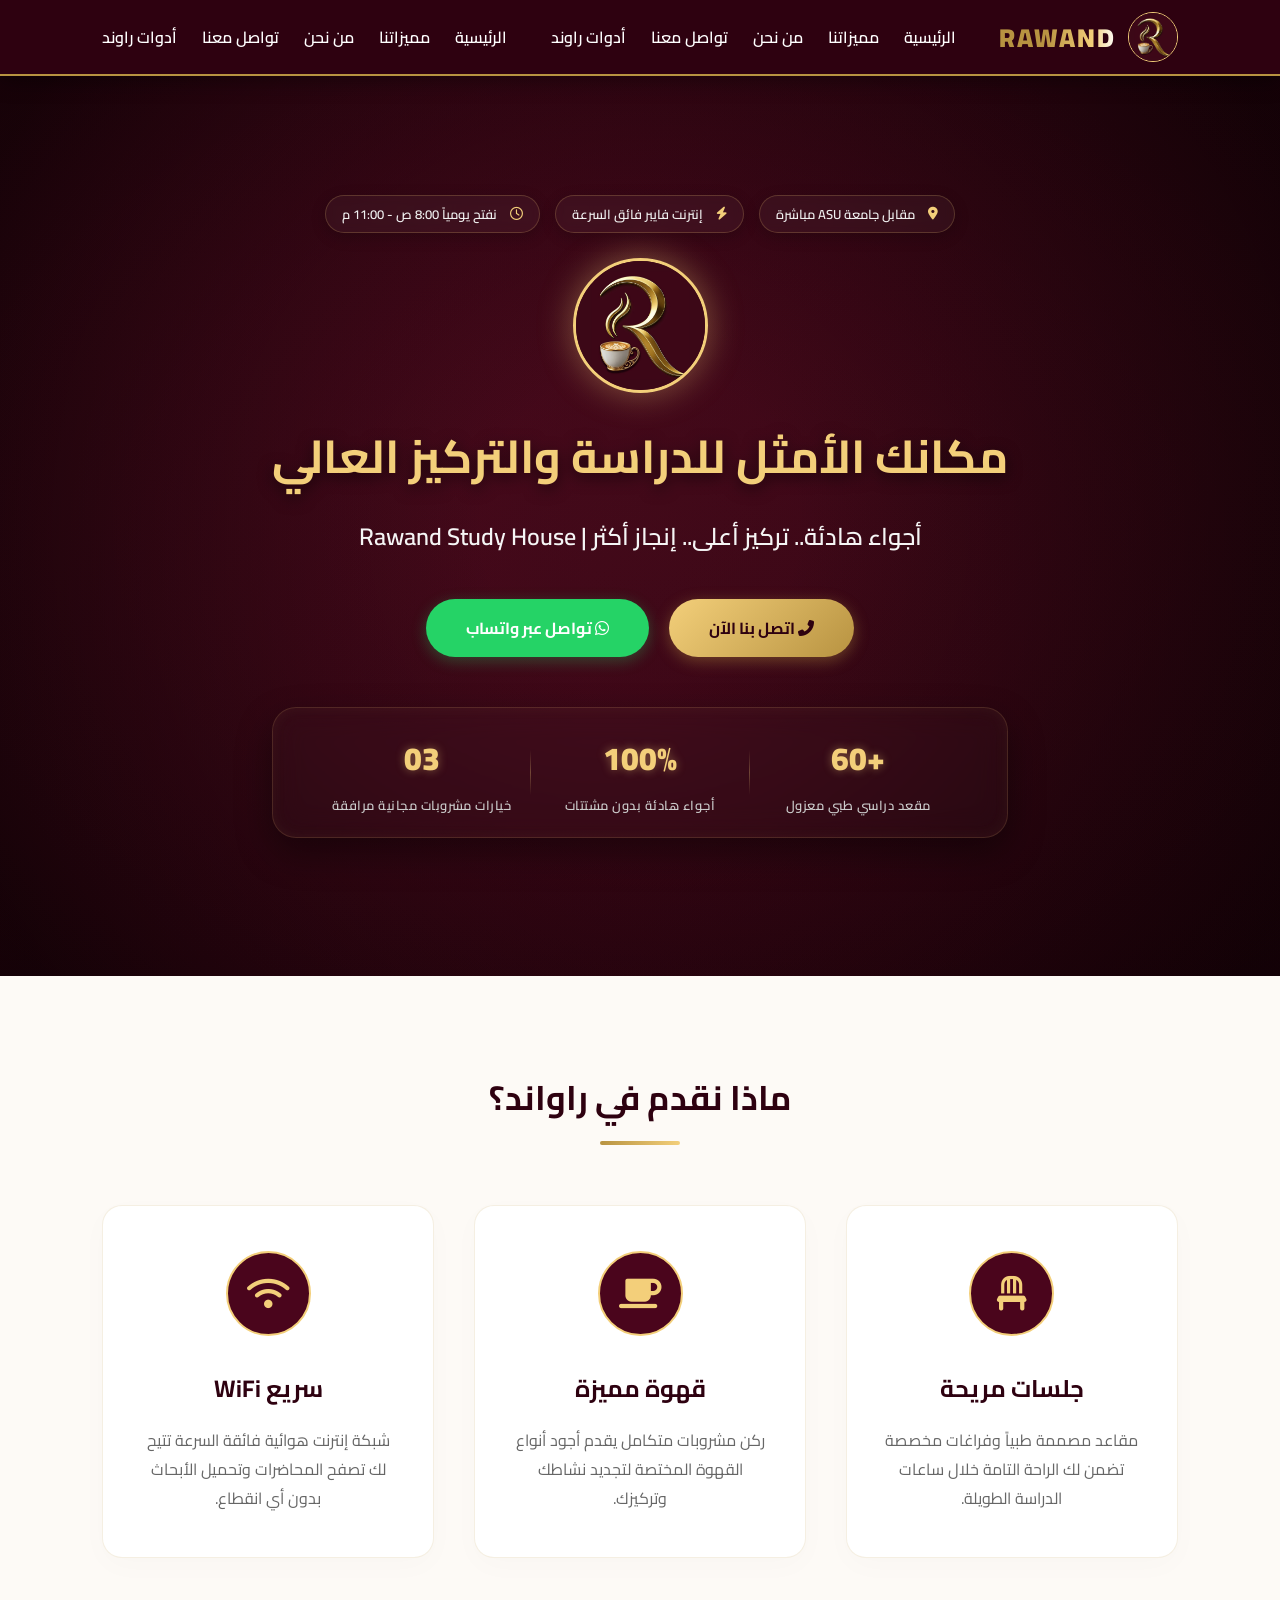
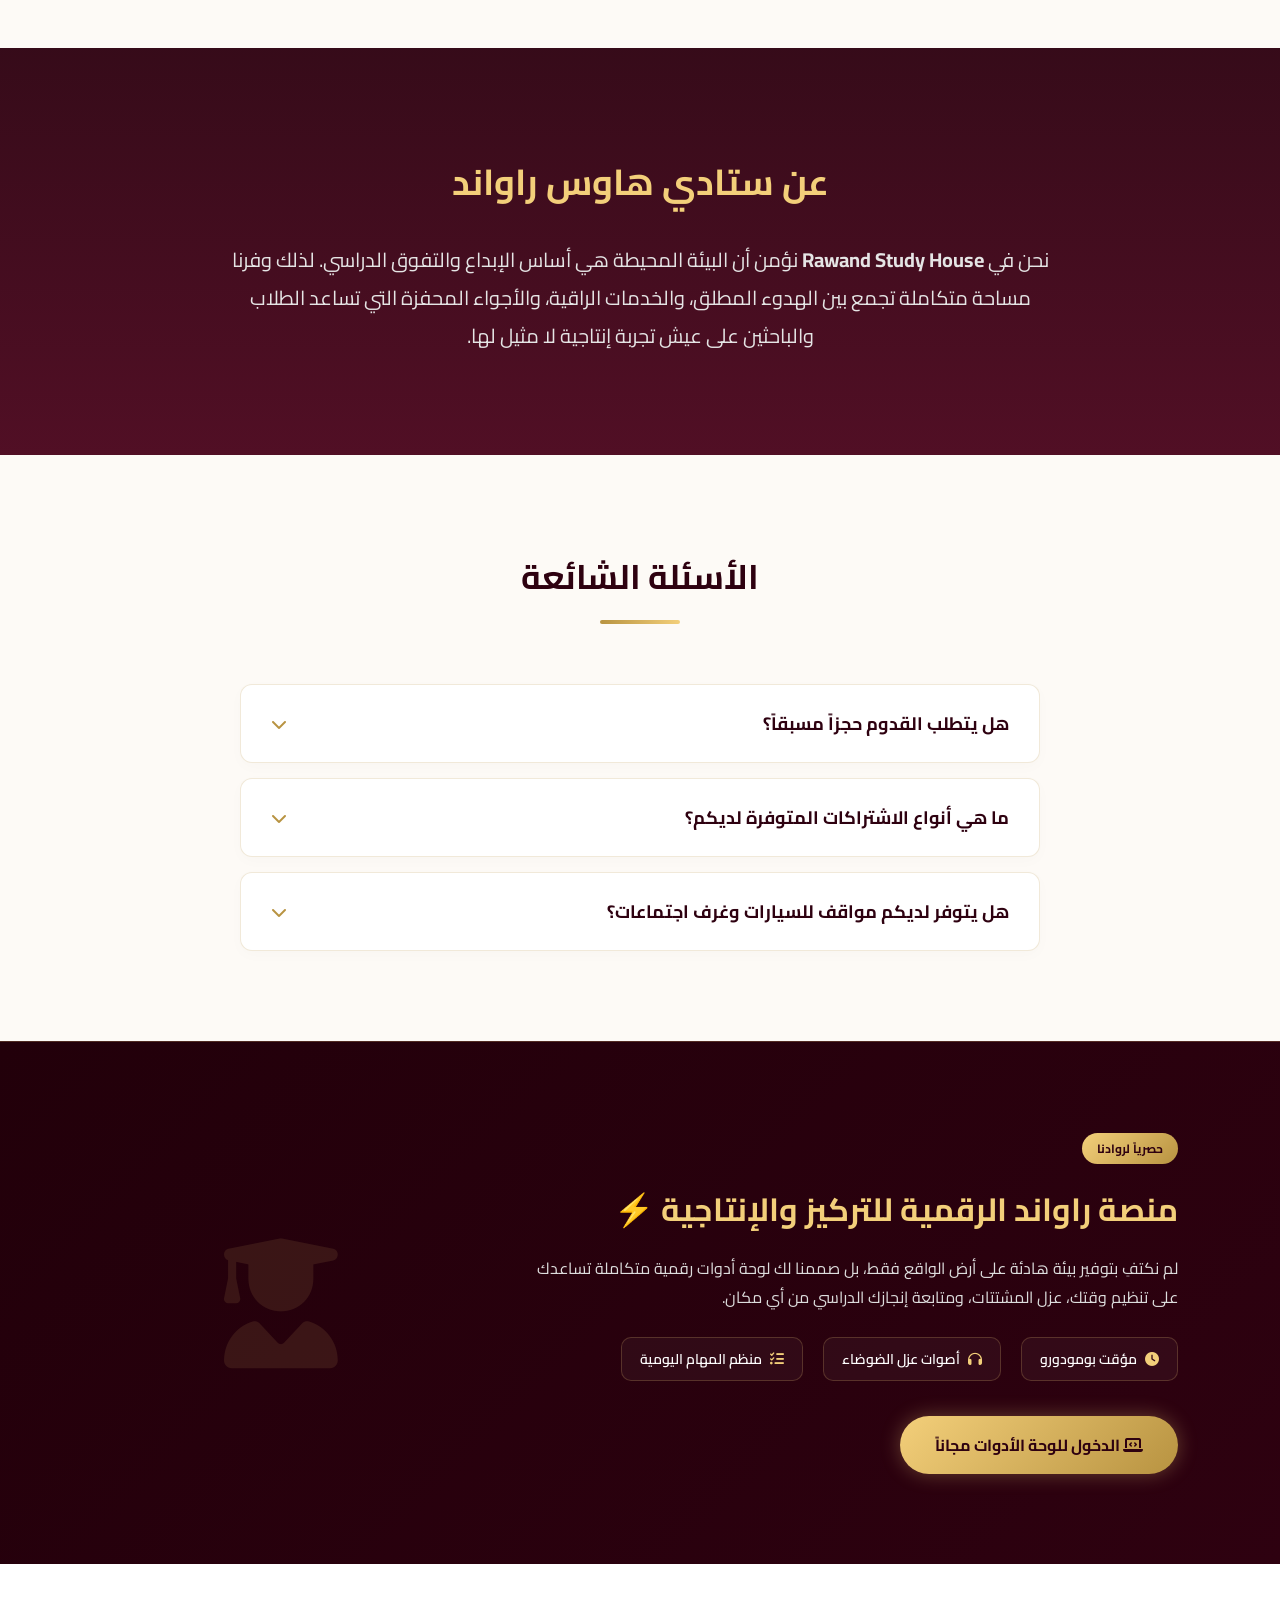
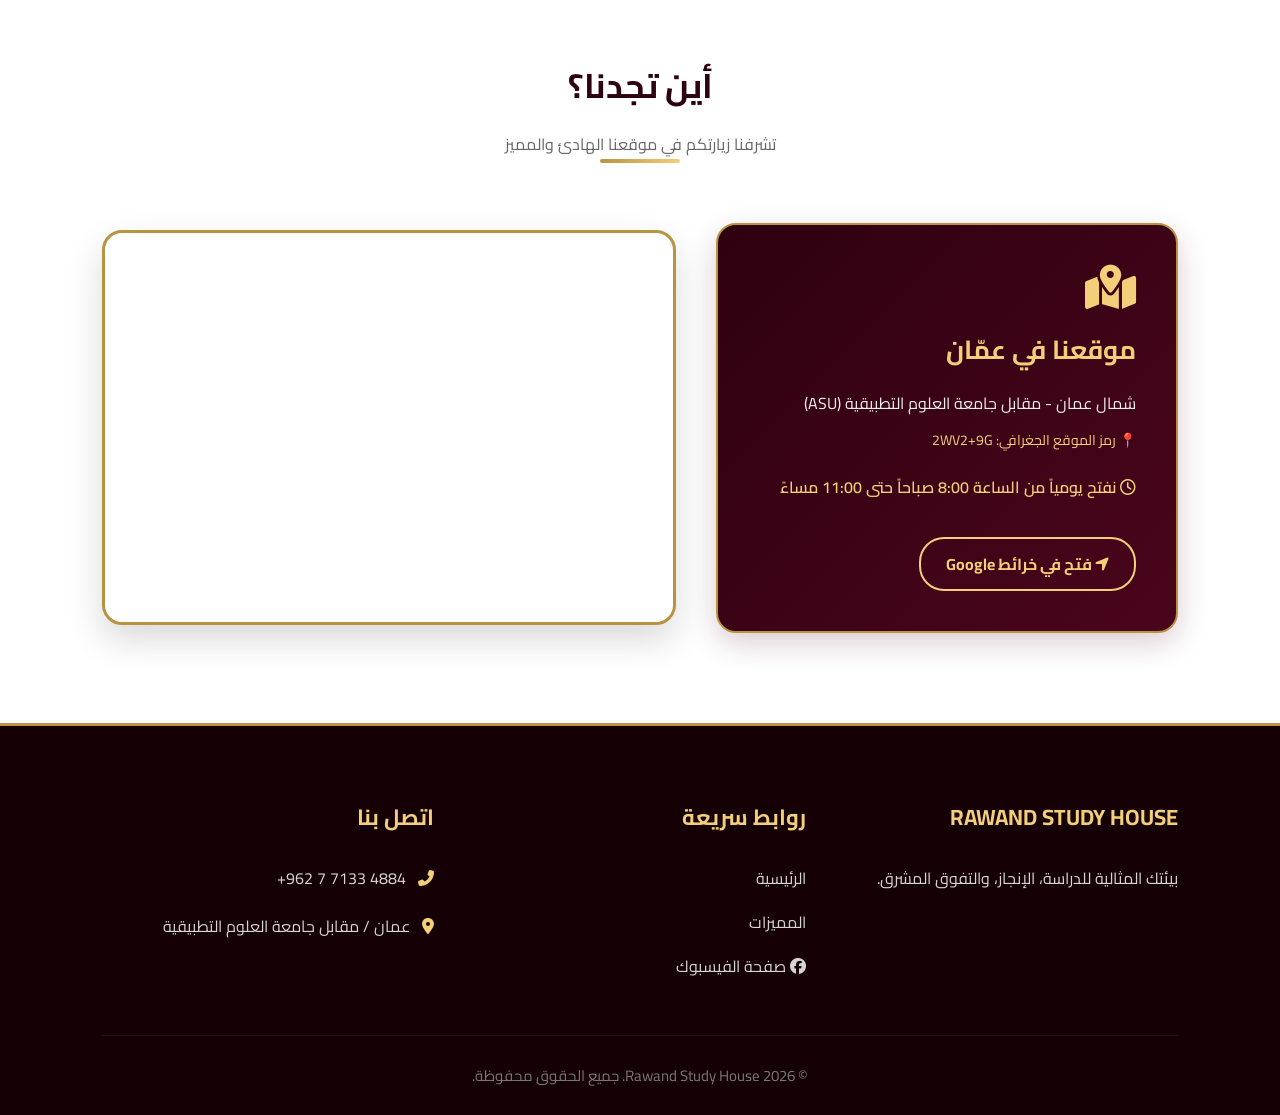
==== index.html @ d12fc92f "Add files via upload" ====
<!DOCTYPE html>
<html lang="ar" dir="rtl">
<head>
    <meta charset="UTF-8">
    <meta name="viewport" content="width=device-width, initial-scale=1.0">
    
    <title>ستادي هاوس راواند | Rawand Study House - مكانك للدراسة والتركيز في عمّان</title>
    <meta name="description" content="ستادي هاوس راواند (Rawand Study House) هو المكان الأمثل للدراسة، التركيز، والإنجاز في عمّان مقابل جامعة العلوم التطبيقية (ASU). نوفر أجواء هادئة واشتراكات مرنة للطلاب.">
    <meta name="keywords" content="ستادي هاوس راواند, Rawand Study House, جامعة العلوم التطبيقية, ASU, applied science private university, study house, study, ستادي هاوس, دراسة, مساحة دراسة عمان, مكان للدراسة, قاعات تدريس عمان">
    <meta name="author" content="Rawand Study House">
    <meta name="robots" content="index, follow">

    <link rel="canonical" href="https://www.rawandstudyhouse.com/">

    <meta property="og:type" content="website">
    <meta property="og:locale" content="ar_AR">
    <meta property="og:site_name" content="Rawand Study House">
    <meta property="og:title" content="ستادي هاوس راواند | Rawand Study House - مكانك للدراسة والتركيز">
    <meta property="og:description" content="أجواء هادئة.. تركيز أعلى.. إنجاز أكثر. تشرفنا زيارتكم في مساحة الدراسة المفضلة لطلاب الجامعات مقابل جامعة العلوم التطبيقية ASU.">
    <meta property="og:image" content="https://www.rawandstudyhouse.com/banar.jpg">
    <meta property="og:image:width" content="1200">
    <meta property="og:image:height" content="630">
    <meta property="og:url" content="https://www.rawandstudyhouse.com/">

    <meta name="twitter:card" content="summary_large_image">
    <meta name="twitter:title" content="ستادي هاوس راواند | Rawand Study House">
    <meta name="twitter:description" content="المساحة المثالية للدراسة والتركيز في عمان مقابل جامعة العلوم التطبيقية ASU.">
    <meta name="twitter:image" content="https://www.rawandstudyhouse.com/banar.jpg">

    <link rel="stylesheet" href="style.css">
    <link rel="stylesheet" href="https://cdnjs.cloudflare.com/ajax/libs/font-awesome/6.4.0/css/all.min.css">

    <script type="application/ld+json">
    {
      "@context": "https://schema.org",
      "@type": "LocalBusiness",
      "name": "ستادي هاوس راواند - Rawand Study House",
      "image": "https://www.rawandstudyhouse.com/logo.jpg",
      "description": "بيئة دراسية مثالية ومساحة مشتركة هادئة للطلاب والباحثين مقابل جامعة العلوم التطبيقية الخصوصية ASU.",
      "telephone": "+962771334884",
      "url": "https://www.rawandstudyhouse.com/",
      "address": {
        "@type": "PostalAddress",
        "streetAddress": "مقابل جامعة العلوم التطبيقية",
        "addressLocality": "عمّان",
        "addressCountry": "JO"
      },
      "geo": {
        "@type": "GeoCoordinates",
        "latitude": "32.0354", 
        "longitude": "35.8812"
      },
      "openingHoursSpecification": {
        "@type": "OpeningHoursSpecification",
        "dayOfWeek": [
          "Monday",
          "Tuesday",
          "Wednesday",
          "Thursday",
          "Friday",
          "Saturday",
          "Sunday"
        ],
        "opens": "08:00",
        "closes": "23:00"
      }
    }
    </script>
</head>
<body>

    <div class="ambient-glow"></div>

    <header>
        <div class="logo-container">
            <img src="./logo2.png" alt="Rawand Study House Logo" class="nav-logo">
            <span class="brand-name animate-shine">RAWAND</span>
        </div>
        <div class="menu-toggle" id="mobile-menu">
        <i class="fas fa-bars"></i>
    </div>

    <nav id="nav-menu">
        <ul>
            <li><a href="#home">الرئيسية</a></li>
            <li><a href="#features">مميزاتنا</a></li>
            <li><a href="#about">من نحن</a></li>
            <li><a href="#contact">تواصل معنا</a></li>
            <li><a href="tools.html">أدوات راوند</a></li>
        </ul>
    </nav>
        <nav>
            <ul>
                <li><a href="#home">الرئيسية</a></li>
                <li><a href="#features">مميزاتنا</a></li>
                <li><a href="#about">من نحن</a></li>
                <li><a href="#contact">تواصل معنا</a></li>
                <li><a href="tools.html">أدوات راوند</a></li>
            </ul>
        </nav>
    </header>

    <section id="home" class="hero-section">
        <div class="hero-overlay"></div>
        <div class="hero-light-beams"></div>
        
        <div class="hero-content">
            <div class="hero-badges-tray">
                <span class="hero-badge animate-float-delay1"><i class="fas fa-map-marker-alt text-gold"></i> مقابل جامعة ASU مباشرة</span>
                <span class="hero-badge animate-float-delay2"><i class="fas fa-bolt text-gold"></i> إنترنت فايبر فائق السرعة</span>
                <span class="hero-badge animate-float-delay3"><i class="far fa-clock text-gold"></i> نفتح يومياً 8:00 ص - 11:00 م</span>
            </div>

            <img src="logo2.png" alt="Rawand Study House Logo" class="main-hero-logo float-animation">
            
            <h1 class="slide-down-fade">مكانك الأمثل للدراسة والتركيز العالي</h1>
            <p class="tagline slide-up-fade">أجواء هادئة.. تركيز أعلى.. إنجاز أكثر | Rawand Study House</p>
            
            <div class="hero-buttons pop-in-delay">
                <a href="tel:+962771334884" class="btn-gold"><i class="fas fa-phone-alt"></i> اتصل بنا الآن</a>
                <a href="https://wa.me/962771334884?text=مرحبا%20راواند%20ستادي%20هاوس%20أود%20الاستفسار%20عن%20باقات%20الدراسة%20المتاحة%20اليوم" target="_blank" class="btn-whatsapp"><i class="fab fa-whatsapp"></i> تواصل عبر واتساب</a>
            </div>

            <div class="hero-stats-panel pop-in-delay">
                <div class="stat-item">
                    <span class="stat-number">+60</span>
                    <span class="stat-label">مقعد دراسي طبي معزول</span>
                </div>
                <div class="stat-divider"></div>
                <div class="stat-item">
                    <span class="stat-number">100%</span>
                    <span class="stat-label">أجواء هادئة بدون مشتتات</span>
                </div>
                <div class="stat-divider"></div>
                <div class="stat-item">
                    <span class="stat-number">03</span>
                    <span class="stat-label">خيارات مشروبات مجانية مرافقة</span>
                </div>
            </div>
        </div>
    </section>

    <section id="features" class="features-section reveal">
        <div class="section-title">
            <h2>ماذا نقدم في راواند؟</h2>
            <div class="gold-line"></div>
        </div>
        <div class="features-grid">
            <div class="feature-card item-reveal">
                <div class="icon-box">
                    <i class="fas fa-chair"></i>
                </div>
                <h3>جلسات مريحة</h3>
                <p>مقاعد مصممة طبياً وفراغات مخصصة تضمن لك الراحة التامة خلال ساعات الدراسة الطويلة.</p>
            </div>
            <div class="feature-card item-reveal">
                <div class="icon-box">
                    <i class="fas fa-coffee"></i>
                </div>
                <h3>قهوة مميزة</h3>
                <p>ركن مشروبات متكامل يقدم أجود أنواع القهوة المختصة لتجديد نشاطك وتركيزك.</p>
            </div>
            <div class="feature-card item-reveal">
                <div class="icon-box">
                    <i class="fas fa-wifi"></i>
                </div>
                <h3>سريع WiFi</h3>
                <p>شبكة إنترنت هوائية فائقة السرعة تتيح لك تصفح المحاضرات وتحميل الأبحاث بدون أي انقطاع.</p>
            </div>
        </div>
    </section>

    <section id="about" class="about-section reveal">
        <div class="about-container">
            <div class="about-text">
                <h2>عن ستادي هاوس راواند</h2>
                <p>نحن في <strong>Rawand Study House</strong> نؤمن أن البيئة المحيطة هي أساس الإبداع والتفوق الدراسي. لذلك وفرنا مساحة متكاملة تجمع بين الهدوء المطلق، والخدمات الراقية، والأجواء المحفزة التي تساعد الطلاب والباحثين على عيش تجربة إنتاجية لا مثيل لها.</p>
            </div>
        </div>
    </section>


    <section id="faq" class="faq-section reveal">
    <div class="section-title">
        <h2>الأسئلة الشائعة</h2>
        <div class="gold-line"></div>
    </div>
    
    <div class="faq-container">
        <div class="faq-item">
            <button class="faq-question">
                <span>هل يتطلب القدوم حجزاً مسبقاً؟</span>
                <i class="fas fa-chevron-down"></i>
            </button>
            <div class="faq-answer">
                <p>لا يتطلب حجز مسبق للزيارات اليومية، يمكنك القدوم في أي وقت واختيار مقعدك المفضل. الحجز المسبق يفضل فقط للغرف الجماعية أو الاجتماعات لضمان توفرها.</p>
            </div>
        </div>

        <div class="faq-item">
            <button class="faq-question">
                <span>ما هي أنواع الاشتراكات المتوفرة لديكم؟</span>
                <i class="fas fa-chevron-down"></i>
            </button>
            <div class="faq-answer">
                <p>نوفر باقات مرنة تناسب الجميع: باقات يومية، أسبوعية، واشتراكات شهرية متكاملة بخصومات خاصة لطلاب الجامعات وبما يتناسب مع فترات الامتحانات.</p>
            </div>
        </div>

        <div class="faq-item">
            <button class="faq-question">
                <span>هل يتوفر لديكم مواقف للسيارات وغرف اجتماعات؟</span>
                <i class="fas fa-chevron-down"></i>
            </button>
            <div class="faq-answer">
                <p>نعم، نتميز بموقع سهل الوصول وتتوفر مواقف سيارات آمنة ومجانية ومحيطة بالمكان، بالإضافة إلى غرف دراسة جماعية معزولة ومجهزة بشاشات عرض ذكية.</p>
            </div>
        </div>
    </div>
</section>

<section id="tools-preview" class="tools-preview-section reveal">
    <div class="tools-preview-container">
        <div class="preview-text">
            <span class="badge-gold">حصرياً لروادنا</span>
            <h2>منصة راواند الرقمية للتركيز والإنتاجية ⚡</h2>
            <p>لم نكتفِ بتوفير بيئة هادئة على أرض الواقع فقط، بل صممنا لك لوحة أدوات رقمية متكاملة تساعدك على تنظيم وقتك، عزل المشتتات، ومتابعة إنجازك الدراسي من أي مكان.</p>
            
            <div class="preview-features">
                <span><i class="fas fa-clock text-gold"></i> مؤقت بومودورو</span>
                <span><i class="fas fa-headphones text-gold"></i> أصوات عزل الضوضاء</span>
                <span><i class="fas fa-tasks text-gold"></i> منظم المهام اليومية</span>
            </div>
            
            <a href="tools.html" class="btn-glow-gold"><i class="fas fa-laptop-code"></i> الدخول للوحة الأدوات مجاناً</a>
        </div>
        <div class="preview-icon-box">
            <i class="fas fa-user-graduate giant-icon"></i>
        </div>
    </div>
</section>



<section id="location" class="location-section reveal">
    <div class="section-title">
        <h2>أين تجدنا؟</h2>
        <p class="subtitle">تشرفنا زيارتكم في موقعنا الهادئ والمميز</p>
        <div class="gold-line"></div>
    </div>
    
    <div class="location-container">
        <div class="address-card item-reveal">
            <i class="fas fa-map-marked-alt map-icon-animate"></i>
            <h3>موقعنا في عمّان</h3>
            <p>شمال عمان - مقابل جامعة العلوم التطبيقية (ASU)</p>
            <p style="color: var(--gold-bright); font-size: 14px; margin-top: 5px;">📍 رمز الموقع الجغرافي: 2WV2+9G</p>
            
            <p class="working-hours"><i class="far fa-clock"></i> نفتح يومياً من الساعة 8:00 صباحاً حتى 11:00 مساءً</p>
            
            <a href="https://www.google.com/maps/search/?api=1&query=2WV2%2B9G%20Amman" target="_blank" class="btn-map-direct">
                <i class="fas fa-location-arrow"></i> فتح في خرائط Google
            </a>
        </div>
        
        <div class="map-wrapper item-reveal">
            <iframe 
                src="https://maps.google.com/maps?q=2WV2%2B9G,%20Amman&hl=ar&z=16&output=embed" 
                width="100%" 
                height="380" 
                style="border:0;" 
                allowfullscreen="" 
                loading="lazy" 
                referrerpolicy="no-referrer-when-downgrade">
            </iframe>
        </div>
    </div>
</section>

    <footer id="contact">
        <div class="footer-grid">
            <div class="footer-about">
                <h3 class="animate-shine">RAWAND STUDY HOUSE</h3>
                <p>بيئتك المثالية للدراسة، الإنجاز، والتفوق المشرق.</p>
            </div>
            <div class="footer-links">
                <h3>روابط سريعة</h3>
                <ul>
                    <li><a href="#home">الرئيسية</a></li>
                    <li><a href="#features">المميزات</a></li>
                    <li><a href="https://www.facebook.com/profile.php?id=61589064834927" target="_blank"><i class="fab fa-facebook"></i> صفحة الفيسبوك</a></li>
                </ul>
            </div>
            <div class="footer-contact">
                <h3>اتصل بنا</h3>
                <p><i class="fas fa-phone-alt gold-text"></i> <a href="tel:+962771334884" dir="ltr">+962 7 7133 4884</a></p>
                <p><i class="fas fa-map-marker-alt gold-text"></i>عمان / مقابل جامعة العلوم التطبيقية</p>
            </div>
        </div>
        <div class="footer-bottom">
            <p>&copy; 2026 Rawand Study House. جميع الحقوق محفوظة.</p>
        </div>
    </footer>

    <script>
    // 1. سكربت حركة الظهور عند التمرير (القديم)
    const observer = new IntersectionObserver((entries) => {
        entries.forEach((entry) => {
            if (entry.isIntersecting) {
                entry.target.classList.add('active');
            }
        });
    }, { threshold: 0.15 });

    document.querySelectorAll('.reveal, .item-reveal').forEach((el) => observer.observe(el));

    // 2. سكربت الأسئلة الشائعة التفاعلي (الجديد)
    const faqQuestions = document.querySelectorAll('.faq-question');
    faqQuestions.forEach(question => {
        question.addEventListener('click', () => {
            const currentItem = question.parentElement;
            
            // إغلاق أي سؤال آخر مفتوح لزيادة الأناقة (العرض المفرد)
            document.querySelectorAll('.faq-item').forEach(item => {
                if (item !== currentItem) {
                    item.classList.remove('active');
                }
            });
            
            // فتح أو إغلاق السؤال الحالي
            currentItem.classList.toggle('active');
        });
    });
</script>

<script>
// إجبار المتصفح على قراءة السكربت بعد تحميل كامل عناصر الصفحة لضمان عمل الأزرار
document.addEventListener('DOMContentLoaded', () => {

    // 1. سكربت حركة الظهور التدريجي عند التمرير
    const observer = new IntersectionObserver((entries) => {
        entries.forEach((entry) => {
            if (entry.isIntersecting) {
                entry.target.classList.add('active');
            }
        });
    }, { threshold: 0.15 });

    document.querySelectorAll('.reveal, .item-reveal').forEach((el) => observer.observe(el));

    // 2. سكربت الأسئلة الشائعة التفاعلي (الأكورديون)
    const faqQuestions = document.querySelectorAll('.faq-question');
    faqQuestions.forEach(question => {
        question.addEventListener('click', () => {
            const currentItem = question.parentElement;
            document.querySelectorAll('.faq-item').forEach(item => {
                if (item !== currentItem) {
                    item.classList.remove('active');
                }
            });
            currentItem.classList.toggle('active');
        });
    });

    // 3. سكربت فتح وإغلاق الناف بار المتجاوب للموبايل (نسخة برمجية محصنة ومضمونة)
    const mobileMenu = document.getElementById('mobile-menu');
    const navMenu = document.getElementById('nav-menu');
    
    // التحقق الأمن من وجود العناصر في الصفحة لمنع توقف الكود
    if (mobileMenu && navMenu) {
        const toggleIcon = mobileMenu.querySelector('i');

        mobileMenu.addEventListener('click', (event) => {
            event.stopPropagation(); // منع تداخل الضغطات مع الأقسام الخلفية
            navMenu.classList.toggle('active');
            
            // تبديل شكل الأيقونة بأنيميشن مرن
            if (navMenu.classList.contains('active')) {
                if (toggleIcon) toggleIcon.className = "fas fa-times"; // تحويل لعلامة X
                mobileMenu.style.transform = "rotate(90deg)";
            } else {
                if (toggleIcon) toggleIcon.className = "fas fa-bars"; // إعادة لـ 3 خطوط
                mobileMenu.style.transform = "rotate(0deg)";
            }
        });

        // إغلاق القائمة المنسدلة تلقائياً عند النقر على أي رابط داخلي لتسهيل التنقل والتصفح
        document.querySelectorAll('#nav-menu ul li a').forEach(link => {
            link.addEventListener('click', () => {
                navMenu.classList.remove('active');
                if (toggleIcon) toggleIcon.className = "fas fa-bars";
                mobileMenu.style.transform = "rotate(0deg)";
            });
        });
    } else {
        // رسالة تظهر في الـ Console بالمتصفح للمطور في حال وجود خطأ في الـ IDs
        console.error("تنبيه برمي: لم يتم العثور على المعرفات! تأكد من كتابة id='mobile-menu' و id='nav-menu' بدقة في الـ HTML.");
    }
});
</script>
</body>
</html>
---- style.css ----
/* استيراد خط "Cairo" للموقع الفاخر */
@import url('https://fonts.googleapis.com/css2?family=Cairo:wght@300;400;600;700&display=swap');

:root {
    --primary-burgundy: #4a051c; 
    --dark-burgundy: #2e0110;    
    --gold-bright: #f3cf7a;       
    --gold-dark: #b89341;         
    --text-light: #ffffff;
    --text-dark: #333333;
    --bg-light: #fdfaf6;          
}

* {
    margin: 0;
    padding: 0;
    box-sizing: border-box;
    font-family: 'Cairo', sans-serif;
    scroll-behavior: smooth;
}

body {
    background-color: var(--bg-light);
    color: var(--text-dark);
    overflow-x: hidden;
}

/* توهج محيطي عائم في الخلفية لإعطاء عمق للموقع */
.ambient-glow {
    position: fixed;
    top: -20%; left: -10%;
    width: 60vw; height: 60vh;
    background: radial-gradient(circle, rgba(74, 5, 28, 0.15) 0%, transparent 70%);
    z-index: -1;
    pointer-events: none;
    animation: ambientFloat 12s infinite alternate ease-in-out;
}

@keyframes ambientFloat {
    0% { transform: translate(0, 0) scale(1); }
    100% { transform: translate(10vw, 15vh) scale(1.2); }
}

/* الهيدر */
header {
    background-color: var(--dark-burgundy);
    border-bottom: 2px solid var(--gold-dark);
    display: flex;
    justify-content: space-between;
    align-items: center;
    padding: 12px 8%;
    position: sticky;
    top: 0;
    z-index: 1000;
    box-shadow: 0 4px 20px rgba(0,0,0,0.4);
    backdrop-filter: blur(5px);
}

.logo-container {
    display: flex;
    align-items: center;
    gap: 12px;
}

.nav-logo {
    height: 50px;
    width: 50px;
    border-radius: 50%;
    border: 1px solid var(--gold-bright);
    object-fit: cover;
    transition: transform 0.5s ease;
}

.logo-container:hover .nav-logo {
    transform: rotate(360deg);
}

/* 🔥 أنيميشن قوي جداً وخاطف لاسم راواند (تأثير المسح الضوئي والبريق الذهبي المتكرر) */
.brand-name {
    font-size: 26px;
    font-weight: 900;
    letter-spacing: 2px;
    background: linear-gradient(to right, #b89341 20%, #f3cf7a 40%, #fff 50%, #f3cf7a 60%, #b89341 80%);
    background-size: 200% auto;
    color: transparent;
    -webkit-background-clip: text;
    background-clip: text;
    animation: shineText 3s linear infinite, letterGlow 2s infinite alternate;
}

@keyframes shineText {
    0% { background-position: 200% center; }
    100% { background-position: -200% center; }
}

@keyframes letterGlow {
    0% { filter: drop-shadow(0 0 2px rgba(243, 207, 122, 0.3)); text-shadow: 0 0 1px rgba(243, 207, 122, 0.2); }
    100% { filter: drop-shadow(0 0 12px rgba(243, 207, 122, 0.8)); text-shadow: 0 0 2px rgba(255, 255, 255, 0.5); }
}

header nav ul {
    display: flex;
    list-style: none;
    gap: 25px;
}

header nav ul li a {
    color: var(--text-light);
    text-decoration: none;
    font-weight: 600;
    font-size: 16px;
    position: relative;
    padding: 5px 0;
    transition: color 0.3s;
}

header nav ul li a::after {
    content: '';
    position: absolute;
    bottom: 0; left: 0;
    width: 0; height: 2px;
    background-color: var(--gold-bright);
    transition: width 0.3s ease;
}

header nav ul li a:hover {
    color: var(--gold-bright);
}

header nav ul li a:hover::after {
    width: 100%;
}

/* ================= 🚀 القسم الرئيسي الخارق (Hero Section) ================= */
.hero-section {
    position: relative;
    background: linear-gradient(135deg, var(--primary-burgundy), var(--dark-burgundy));
    /* السر هنا: تغيير height إلى min-height ليتمتد القسم تلقائياً إذا زاد المحتوى */
    min-height: 100vh; 
    display: flex;
    align-items: center;
    justify-content: center;
    text-align: center;
    color: var(--text-light);
    overflow: hidden;
    padding-top: 60px; /* مساحة علوية */
    padding-bottom: 80px; /* مساحة سفلية تمنع قص لوحة الإحصائيات الزجاجية */
}

.hero-overlay {
    position: absolute;
    top: 0; left: 0; width: 100%; height: 100%;
    background: radial-gradient(circle, transparent 20%, #0d0004 95%);
    opacity: 0.85;
    z-index: 1;
}

/* أشعة ضوئية متحركة ناعمة في الخلفية لمنع الجمود */
.hero-light-beams {
    position: absolute;
    top: -50%; left: -50%; width: 200%; height: 200%;
    background: radial-gradient(ellipse at center, rgba(243, 207, 122, 0.03) 0%, transparent 60%);
    z-index: 1;
    animation: rotateBeams 25s linear infinite;
    pointer-events: none;
}

@keyframes rotateBeams {
    0% { transform: rotate(0deg); }
    100% { transform: rotate(360deg); }
}

.hero-content {
    position: relative;
    z-index: 2;
    max-width: 1000px;
    padding: 20px;
    display: flex;
    flex-direction: column;
    align-items: center;
}

/* 1. شريط الشارات العائمة */
.hero-badges-tray {
    display: flex;
    gap: 15px;
    margin-bottom: 25px;
    flex-wrap: wrap;
    justify-content: center;
}

.hero-badge {
    background: rgba(255, 255, 255, 0.04);
    border: 1px solid rgba(243, 207, 122, 0.2);
    padding: 6px 16px;
    border-radius: 20px;
    font-size: 13px;
    font-weight: 600;
    color: #f0f0f0;
    backdrop-filter: blur(5px);
    box-shadow: 0 4px 15px rgba(0,0,0,0.2);
    display: flex;
    align-items: center;
    gap: 8px;
}

/* حركات الطفو المتفاوتة للشارات لإعطاء تأثير ثلاثي الأبعاد مذهل */
.animate-float-delay1 { animation: floatBadge 3.5s infinite alternate ease-in-out; }
.animate-float-delay2 { animation: floatBadge 4s infinite alternate ease-in-out; animation-delay: 0.5s; }
.animate-float-delay3 { animation: floatBadge 4.5s infinite alternate ease-in-out; animation-delay: 1s; }

@keyframes floatBadge {
    0% { transform: translateY(0px); box-shadow: 0 4px 15px rgba(0,0,0,0.2); }
    100% { transform: translateY(-6px); border-color: var(--gold-bright); box-shadow: 0 10px 20px rgba(243, 207, 122, 0.15); }
}

.main-hero-logo {
    width: 135px;
    height: 135px;
    border-radius: 50%;
    border: 3px solid var(--gold-bright);
    margin-bottom: 20px;
    box-shadow: 0 0 35px rgba(243, 207, 122, 0.4);
}

.slide-down-fade {
    font-size: 44px;
    font-weight: 900;
    color: var(--gold-bright);
    text-shadow: 0 4px 15px rgba(0,0,0,0.6);
    margin-bottom: 12px;
}

.tagline {
    font-size: 22px;
    margin-bottom: 35px;
    color: #e5e5e5;
    font-weight: 600;
}

.hero-buttons {
    display: flex;
    justify-content: center;
    gap: 20px;
    margin-bottom: 50px; /* تفريغ مساحة للوحة الإحصاءات السفلية */
}

/* 2. لوحة عدادات الإنجاز الزجاجية (Glassmorphic Panel) */
.hero-stats-panel {
    display: flex;
    background: rgba(255, 255, 255, 0.02);
    border: 1px solid rgba(243, 207, 122, 0.15);
    padding: 20px 40px;
    border-radius: 24px;
    backdrop-filter: blur(15px);
    box-shadow: 0 15px 35px rgba(0, 0, 0, 0.4), inset 0 0 15px rgba(243, 207, 122, 0.05);
    width: 100%;
    max-width: 850px;
    justify-content: space-around;
    align-items: center;
    animation: panelGlow 4s infinite alternate ease-in-out;
}

@keyframes panelGlow {
    0% { border-color: rgba(243, 207, 122, 0.15); box-shadow: 0 15px 35px rgba(0, 0, 0, 0.4); }
    100% { border-color: rgba(243, 207, 122, 0.35); box-shadow: 0 15px 40px rgba(74, 5, 28, 0.4), 0 0 15px rgba(243, 207, 122, 0.05); }
}

.stat-item {
    display: flex;
    flex-direction: column;
    align-items: center;
    gap: 5px;
    flex: 1;
}

.stat-number {
    font-size: 32px;
    font-weight: 900;
    color: var(--gold-bright);
    text-shadow: 0 0 10px rgba(243, 207, 122, 0.4);
}

.stat-label {
    font-size: 13px;
    color: #cccccc;
    font-weight: 600;
    letter-spacing: 0.5px;
}

.stat-divider {
    width: 1px;
    height: 45px;
    background: linear-gradient(to bottom, transparent, rgba(243, 207, 122, 0.3), transparent);
}

/* التجاوب التام والذكي مع شاشات الهواتف */

/* أنيميشن نصوص الهيرو الرائعة عند دخول الموقع */
.slide-down-fade {
    font-size: 46px;
    font-weight: 700;
    color: var(--gold-bright);
    margin-bottom: 15px;
    animation: slideDown 1s cubic-bezier(0.17, 0.67, 0.83, 0.67) forwards;
}

.tagline {
    font-size: 24px;
    margin-bottom: 40px;
    color: #f5f5f5;
    animation: slideUp 1.2s cubic-bezier(0.17, 0.67, 0.83, 0.67) forwards;
}

@keyframes slideDown {
    0% { opacity: 0; transform: translateY(-40px); }
    100% { opacity: 1; transform: translateY(0); }
}

@keyframes slideUp {
    0% { opacity: 0; transform: translateY(40px); }
    100% { opacity: 1; transform: translateY(0); }
}

.pop-in-delay {
    animation: popIn 1.5s ease forwards;
}

@keyframes popIn {
    0% { opacity: 0; transform: scale(0.9); }
    100% { opacity: 1; transform: scale(1); }
}

/* أزرار الاتصال التفاعلية بحركات نبض مذهلة */
.hero-buttons {
    display: flex;
    justify-content: center;
    gap: 20px;
}

.btn-gold {
    background: linear-gradient(135deg, var(--gold-bright), var(--gold-dark));
    color: var(--dark-burgundy);
    padding: 14px 40px;
    border-radius: 30px;
    text-decoration: none;
    font-weight: 700;
    box-shadow: 0 4px 15px rgba(184, 147, 65, 0.4);
    transition: all 0.4s ease;
    position: relative;
    overflow: hidden;
}

.btn-gold:hover {
    transform: translateY(-5px) scale(1.05);
    box-shadow: 0 10px 25px rgba(243, 207, 122, 0.7);
}

.btn-whatsapp {
    background-color: #25d366;
    color: #fff;
    padding: 14px 40px;
    border-radius: 30px;
    text-decoration: none;
    font-weight: 700;
    transition: all 0.4s ease;
    box-shadow: 0 4px 15px rgba(37, 211, 102, 0.3);
}

.btn-whatsapp:hover {
    transform: translateY(-5px) scale(1.05);
    box-shadow: 0 10px 25px rgba(37, 211, 102, 0.6);
}

/* حركات الاستجابة الذكية أثناء التمرير لأسفل (Scroll Reveals) */
.reveal {
    opacity: 0;
    transform: translateY(50px);
    transition: all 1s cubic-bezier(0.1, 0.8, 0.2, 1);
}

.reveal.active {
    opacity: 1;
    transform: translateY(0);
}

/* قسم المميزات والخدمات الثلاثية */
.features-section {
    padding: 90px 8%;
    background-color: var(--bg-light);
}

.section-title {
    text-align: center;
    margin-bottom: 60px;
}

.section-title h2 {
    font-size: 34px;
    color: var(--dark-burgundy);
    margin-bottom: 12px;
}

.gold-line {
    width: 80px;
    height: 4px;
    background: linear-gradient(to right, var(--gold-dark), var(--gold-bright));
    margin: 0 auto;
    border-radius: 5px;
}

.features-grid {
    display: grid;
    grid-template-columns: repeat(auto-fit, minmax(280px, 1fr));
    gap: 40px;
}

/* كروت الخدمات المتطورة بحركات الرفع وارتجاج الأيقونات */
.feature-card {
    background: #ffffff;
    border: 1px solid rgba(184, 147, 65, 0.15);
    padding: 45px 35px;
    border-radius: 20px;
    text-align: center;
    box-shadow: 0 8px 30px rgba(0,0,0,0.02);
    transform: translateY(30px);
    opacity: 0;
    transition: transform 0.6s cubic-bezier(0.16, 1, 0.3, 1), opacity 0.6s ease, border-color 0.3s;
}

.feature-card.active {
    transform: translateY(0);
    opacity: 1;
}

/* تأخير حركة ظهور البطاقات بالتتابع لجعلها تبدو كعرض سينمائي */
.features-grid .feature-card:nth-child(1) { transition-delay: 0.1s; }
.features-grid .feature-card:nth-child(2) { transition-delay: 0.3s; }
.features-grid .feature-card:nth-child(3) { transition-delay: 0.5s; }

.feature-card:hover {
    transform: translateY(-12px) scale(1.02);
    border-color: var(--gold-bright);
    box-shadow: 0 15px 40px rgba(74, 5, 28, 0.1);
}

.icon-box {
    width: 85px;
    height: 85px;
    background-color: var(--primary-burgundy);
    border-radius: 50%;
    display: flex;
    align-items: center;
    justify-content: center;
    margin: 0 auto 30px;
    border: 2px solid var(--gold-bright);
    transition: transform 0.4s ease, background-color 0.3s;
}

.icon-box i {
    font-size: 34px;
    color: var(--gold-bright);
    transition: transform 0.3s ease;
}

/* انيميشن رائع للأيقونة عند تمرير الماوس فوق الكرت */
.feature-card:hover .icon-box {
    background-color: var(--dark-burgundy);
    transform: scale(1.1);
}

.feature-card:hover .icon-box i {
    transform: rotateY(180deg);
}

.feature-card h3 {
    font-size: 24px;
    color: var(--dark-burgundy);
    margin-bottom: 15px;
}

.feature-card p {
    color: #666;
    font-size: 16px;
    line-height: 1.8;
}

/* قسم من نحن */
.about-section {
    background: linear-gradient(rgba(46, 1, 16, 0.96), rgba(74, 5, 28, 0.96)), url('https://images.unsplash.com/photo-1521587760476-6c12a4b040da?auto=format&fit=crop&w=1500&q=80') center/cover;
    background-attachment: fixed; /* تأثير بارالاكس مذهل عند النزول */
    color: var(--text-light);
    padding: 100px 10%;
    text-align: center;
}

.about-text h2 {
    color: var(--gold-bright);
    font-size: 36px;
    margin-bottom: 25px;
}

.about-text p {
    font-size: 20px;
    line-height: 1.9;
    color: #e5e5e5;
    max-width: 850px;
    margin: 0 auto;
}

/* تذييل الصفحة (Footer) */
footer {
    background-color: #150006;
    color: #d5d5d5;
    padding: 70px 8% 25px;
    border-top: 3px solid var(--gold-dark);
}

.footer-grid {
    display: grid;
    grid-template-columns: repeat(auto-fit, minmax(250px, 1fr));
    gap: 40px;
    margin-bottom: 40px;
}

.footer-about h3, .footer-links h3, .footer-contact h3 {
    color: var(--gold-bright);
    font-size: 22px;
    margin-bottom: 25px;
}

.footer-links ul {
    list-style: none;
}

.footer-links ul li {
    margin-bottom: 14px;
}

.footer-links ul li a {
    color: #d5d5d5;
    text-decoration: none;
    transition: all 0.3s;
    display: inline-block;
}

.footer-links ul li a:hover {
    color: var(--gold-bright);
    transform: translateX(-5px); /* انزلاق خفيف عند التحويم */
}

.footer-contact p {
    margin-bottom: 18px;
    display: flex;
    align-items: center;
    gap: 12px;
}

.footer-contact a {
    color: #d5d5d5;
    text-decoration: none;
    transition: color 0.3s;
}

.footer-contact a:hover {
    color: var(--gold-bright);
}

.gold-text {
    color: var(--gold-bright);
}

.footer-bottom {
    text-align: center;
    padding-top: 25px;
    border-top: 1px solid rgba(255,255,255,0.06);
    font-size: 15px;
    color: #777;
}

/* توافق ممتاز وانسيابي مع الهواتف الذكية */
 


/* تنسيقات قسم الخريطة التفاعلية */
.location-section {
    padding: 90px 8%;
    background-color: #ffffff;
}
.subtitle {
    color: #666;
    margin-top: 5px;
    font-size: 16px;
}
.location-container {
    display: flex;
    gap: 40px;
    align-items: center;
    margin-top: 40px;
}
.address-card {
    flex: 1;
    background: linear-gradient(135deg, var(--dark-burgundy), var(--primary-burgundy));
    color: #fff;
    padding: 40px;
    border-radius: 20px;
    border: 2px solid var(--gold-dark);
    box-shadow: 0 10px 30px rgba(74, 5, 28, 0.2);
    text-align: right;
}
.address-card h3 {
    color: var(--gold-bright);
    font-size: 26px;
    margin-bottom: 15px;
}
.address-card p {
    font-size: 16px;
    line-height: 1.8;
    margin-bottom: 10px;
    color: #f0f0f0;
}
.address-card .working-hours {
    margin-top: 20px;
    font-weight: 600;
    color: var(--gold-bright);
}
.map-icon-animate {
    font-size: 45px;
    color: var(--gold-bright);
    margin-bottom: 15px;
    animation: pulseGlow 2s infinite alternate;
}
@keyframes pulseGlow {
    0% { transform: scale(1); filter: drop-shadow(0 0 2px var(--gold-bright)); }
    100% { transform: scale(1.1); filter: drop-shadow(0 0 15px var(--gold-bright)); }
}
.btn-map-direct {
    display: inline-block;
    margin-top: 25px;
    padding: 10px 25px;
    background-color: transparent;
    color: var(--gold-bright);
    border: 2px solid var(--gold-bright);
    border-radius: 25px;
    text-decoration: none;
    font-weight: 700;
    transition: all 0.3s;
}
.btn-map-direct:hover {
    background-color: var(--gold-bright);
    color: var(--dark-burgundy);
    transform: translateY(-3px);
}
.map-wrapper {
    flex: 1.5;
    border-radius: 20px;
    overflow: hidden;
    border: 3px solid var(--gold-dark);
    box-shadow: 0 15px 35px rgba(0,0,0,0.15);
    transition: transform 0.4s;
}
.map-wrapper:hover {
    transform: scale(1.01);
}
@media (max-width: 992px) {
    .location-container {
        flex-direction: column;
    }
    .address-card, .map-wrapper {
        width: 100%;
    }
}




/* تنسيقات الأكورديون التفاعلي */
.faq-section {
    padding: 90px 15%;
    background-color: var(--bg-light);
}
.faq-container {
    max-width: 800px;
    margin: 40px auto 0;
    display: flex;
    flex-direction: column;
    gap: 15px;
}
.faq-item {
    background-color: #fff;
    border-radius: 12px;
    border: 1px solid rgba(184, 147, 65, 0.2);
    overflow: hidden;
    box-shadow: 0 4px 15px rgba(0,0,0,0.02);
    transition: all 0.3s ease;
}
.faq-question {
    width: 100%;
    padding: 22px 30px;
    background: none;
    border: none;
    outline: none;
    text-align: right;
    display: flex;
    justify-content: space-between;
    align-items: center;
    font-size: 18px;
    font-weight: 700;
    color: var(--dark-burgundy);
    cursor: pointer;
    transition: color 0.3s;
}
.faq-question i {
    font-size: 16px;
    color: var(--gold-dark);
    transition: transform 0.4s cubic-bezier(0.175, 0.885, 0.32, 1.275);
}
.faq-item:hover {
    border-color: var(--gold-bright);
    box-shadow: 0 8px 25px rgba(74, 5, 28, 0.05);
}
.faq-answer {
    max-height: 0;
    overflow: hidden;
    transition: max-height 0.4s cubic-bezier(0, 1, 0, 1), padding 0.3s;
    background-color: #fff;
    padding: 0 30px;
}
.faq-answer p {
    color: #666;
    font-size: 15px;
    line-height: 1.8;
    padding-bottom: 22px;
    border-top: 1px solid #f5f5f5;
    padding-top: 15px;
}
/* تنسيقات الحالة النشطة عند الفتح بالـ JS */
.faq-item.active {
    border-color: var(--primary-burgundy);
}
.faq-item.active .faq-question {
    color: var(--primary-burgundy);
}
.faq-item.active .faq-question i {
    transform: rotate(180deg);
    color: var(--primary-burgundy);
}
.faq-item.active .faq-answer {
    max-height: 500px; /* يعطي مساحة للانسدال الناعم */
    transition: max-height 0.4s cubic-bezier(0.99, 0.01, 0.45, 1);
}



/* تنسيقات قسم استعراض الأدوات بالصفحة الرئيسية */
.tools-preview-section {
    padding: 90px 8%;
    background: linear-gradient(135deg, #22000a, var(--dark-burgundy));
    color: #fff;
    border-top: 1px solid rgba(243, 207, 122, 0.2);
}
.tools-preview-container {
    display: flex;
    align-items: center;
    justify-content: space-between;
    gap: 50px;
    max-width: 1100px;
    margin: 0 auto;
}
.preview-text { flex: 1.5; text-align: right; }
.badge-gold {
    background: linear-gradient(135deg, var(--gold-bright), var(--gold-dark));
    color: var(--dark-burgundy);
    padding: 4px 15px; border-radius: 20px; font-size: 12px; font-weight: 700;
    display: inline-block; margin-bottom: 15px;
}
.preview-text h2 { font-size: 32px; color: var(--gold-bright); margin-bottom: 15px; }
.preview-text p { font-size: 16px; line-height: 1.8; color: #ddd; margin-bottom: 25px; }
.preview-features { display: flex; gap: 20px; margin-bottom: 35px; flex-wrap: wrap; }
.preview-features span { background: rgba(255,255,255,0.04); border: 1px solid rgba(243,207,122,0.2); padding: 8px 18px; border-radius: 10px; font-size: 14px; font-weight: 600; }
.text-gold { color: var(--gold-bright); margin-left: 5px; }

/* زر التوهج الفاخر لفتح اللوحة */
.btn-glow-gold {
    display: inline-block; padding: 14px 35px;
    background: linear-gradient(135deg, var(--gold-bright), var(--gold-dark));
    color: var(--dark-burgundy); text-decoration: none; font-weight: 700;
    border-radius: 30px; box-shadow: 0 0 20px rgba(243, 207, 122, 0.3);
    transition: all 0.4s ease;
}
.btn-glow-gold:hover {
    transform: translateY(-4px);
    box-shadow: 0 0 30px var(--gold-bright);
}
.preview-icon-box { flex: 0.8; text-align: center; }
.giant-icon { font-size: 130px; color: rgba(243, 207, 122, 0.1); animation: pulseGiant 3s infinite alternate ease-in-out; }

@keyframes pulseGiant {
    0% { transform: scale(1); color: rgba(243, 207, 122, 0.08); }
    100% { transform: scale(1.08); color: rgba(243, 207, 122, 0.18); filter: drop-shadow(0 0 15px rgba(243,207,122,0.2)); }
}

/* =========================================================================
   📱 التجاوب مع شاشات الهواتف (زر القائمة المنسدلة وتنسيق جميع الأقسام)
   ========================================================================= */

/* 1. التخصيص الأساسي لزر القائمة المخططة (مخفي افتراضياً على الشاشات الكبيرة) */
.menu-toggle {
    display: none;
    font-size: 26px;
    color: var(--gold-bright);
    cursor: pointer;
    transition: all 0.3s cubic-bezier(0.175, 0.885, 0.32, 1.275);
    z-index: 1100;
}

.menu-toggle:hover {
    color: #ffffff;
    filter: drop-shadow(0 0 8px var(--gold-bright));
}

/* 2. الأوامر الخاصة بشاشات الهواتف فقط (أصغر من 768 بكسل) */
@media (max-width: 768px) {
    
    /* --- تنسيق الهيدر وزر القائمة --- */
    header {
        flex-direction: row !important; /* تثبيت اللوجو وزر القائمة بجانب بعضهما */
        justify-content: space-between;
        padding: 15px 6%;
    }

    .menu-toggle {
        display: block; /* إظهار زر الخطوط */
    }

    /* تحويل قائمة التنقل إلى لوحة زجاجية منسدلة أنيقة */
    header nav {
        position: absolute;
        top: 100%;
        left: 0;
        width: 100%;
        background: linear-gradient(135deg, rgba(21, 0, 6, 0.98), rgba(46, 1, 16, 0.98));
        border-bottom: 2px solid var(--gold-dark);
        backdrop-filter: blur(10px);
        box-shadow: 0 15px 30px rgba(0, 0, 0, 0.5);
        max-height: 0;
        overflow: hidden;
        transition: max-height 0.4s cubic-bezier(0.16, 1, 0.3, 1);
        z-index: 1000;
    }

    /* كلاس التفعيل الذي يضيفه الجافا سكربت عند الضغط */
    header nav.active {
        max-height: 380px; 
    }

    header nav ul {
        flex-direction: column;
        gap: 0;
        padding: 10px 0;
        text-align: center;
    }

    header nav ul li {
        width: 100%;
    }

    header nav ul li a {
        display: block;
        padding: 16px 0;
        font-size: 17px;
        border-bottom: 1px solid rgba(243, 207, 122, 0.04);
    }

    header nav ul li a:hover {
        background: rgba(243, 207, 122, 0.05);
        color: var(--gold-bright);
    }

    /* --- تكييف قسم الهيرو الرئيسي --- */
    .hero-section {
        height: auto;
        padding: 60px 4%;
    }
    .slide-down-fade { font-size: 30px; }
    .tagline { font-size: 17px; margin-bottom: 25px; }
    .hero-badges-tray { gap: 8px; }
    .hero-badge { font-size: 11px; padding: 5px 12px; }
    .hero-buttons { flex-direction: column; align-items: center; gap: 15px; }
    .btn-gold, .btn-whatsapp { width: 100%; max-width: 280px; }
    
    /* تكييف لوحة الإحصائيات الزجاجية */
    .hero-stats-panel { flex-direction: column; gap: 20px; padding: 25px; }
    .stat-divider { width: 60px; height: 1px; background: linear-gradient(to right, transparent, rgba(243, 207, 122, 0.3), transparent); }

    /* --- تكييف بقية أقسام الموقع --- */
    .about-section {
        background-attachment: scroll; /* إلغاء البارالاكس لضمان السلاسة على الهواتف */
    }
    .location-container {
        flex-direction: column;
    }
    .address-card, .map-wrapper {
        width: 100%;
    }
    .tools-preview-container {
        flex-direction: column; 
        text-align: center;
    }
    .preview-text { text-align: center; }
    .preview-features { justify-content: center; }
    .preview-icon-box { display: none; /* إخفاء الأيقونة العملاقة لتوفير المساحة */ }
}
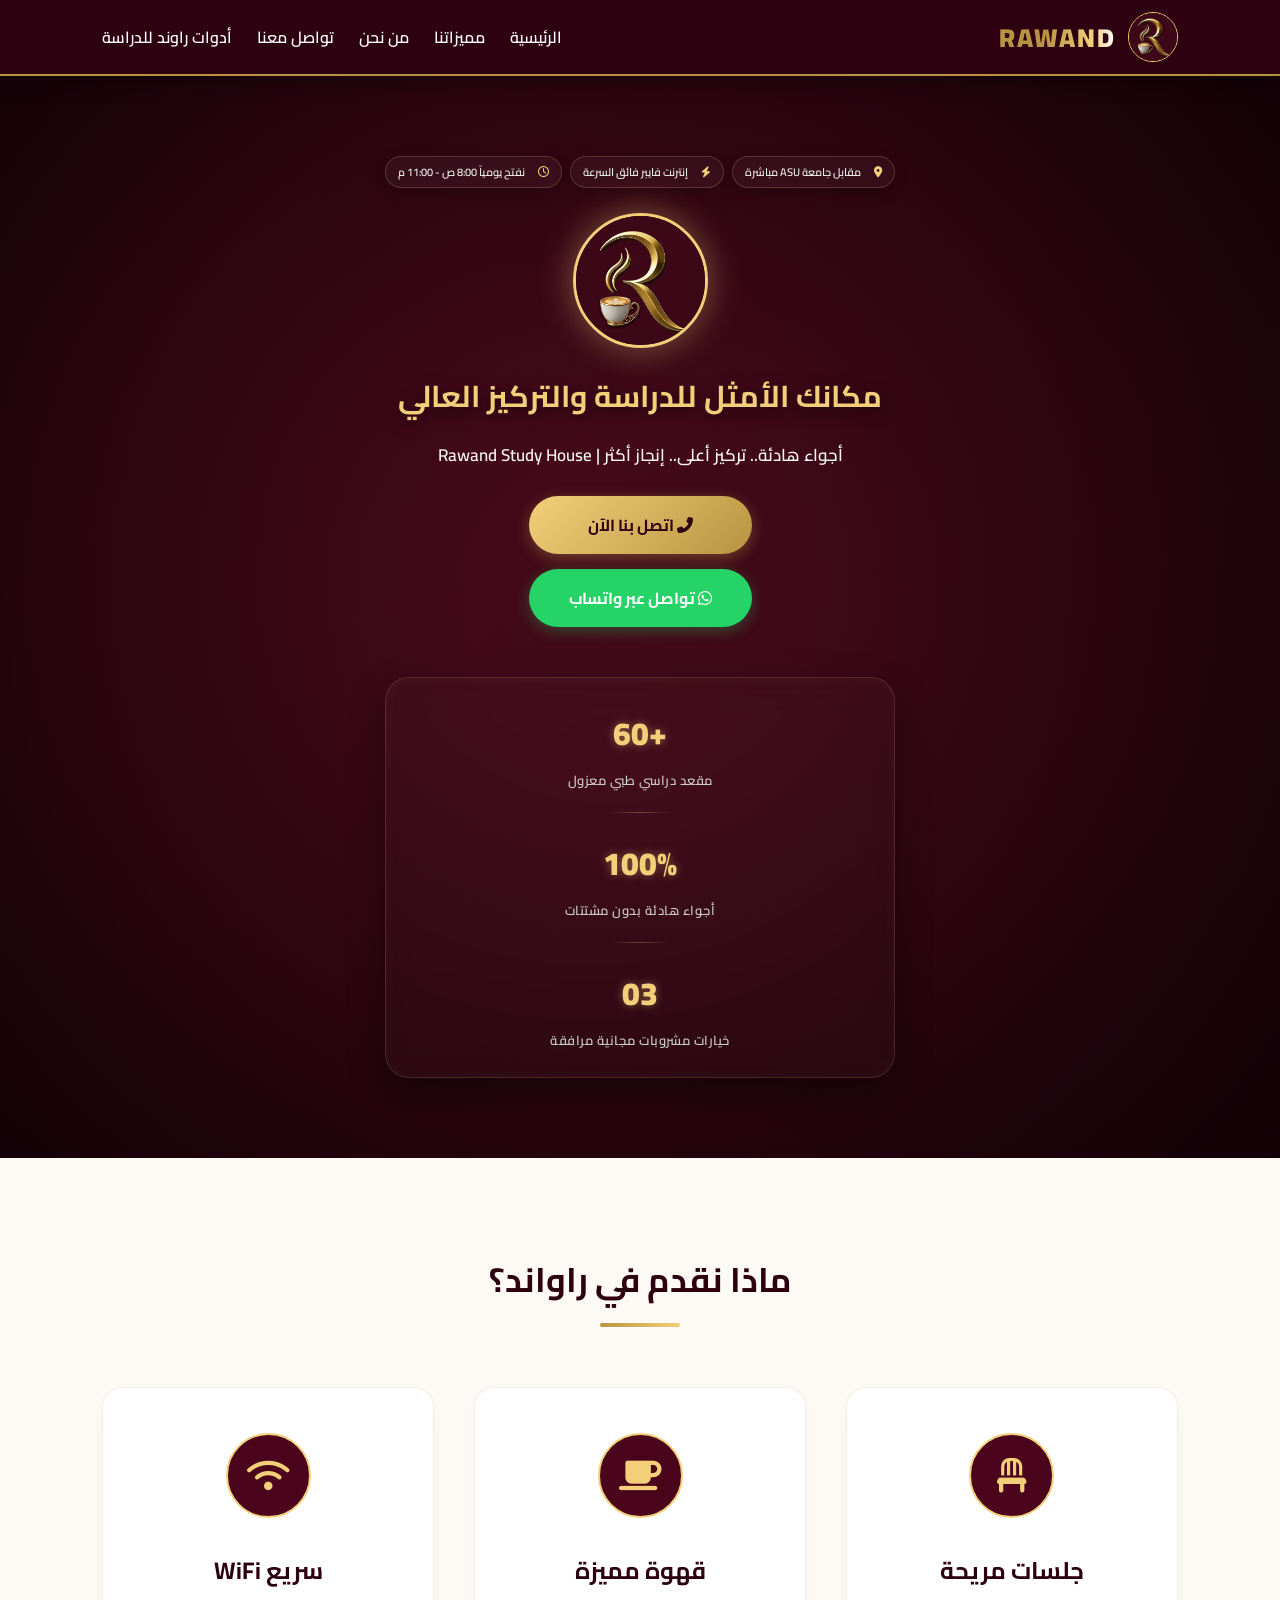
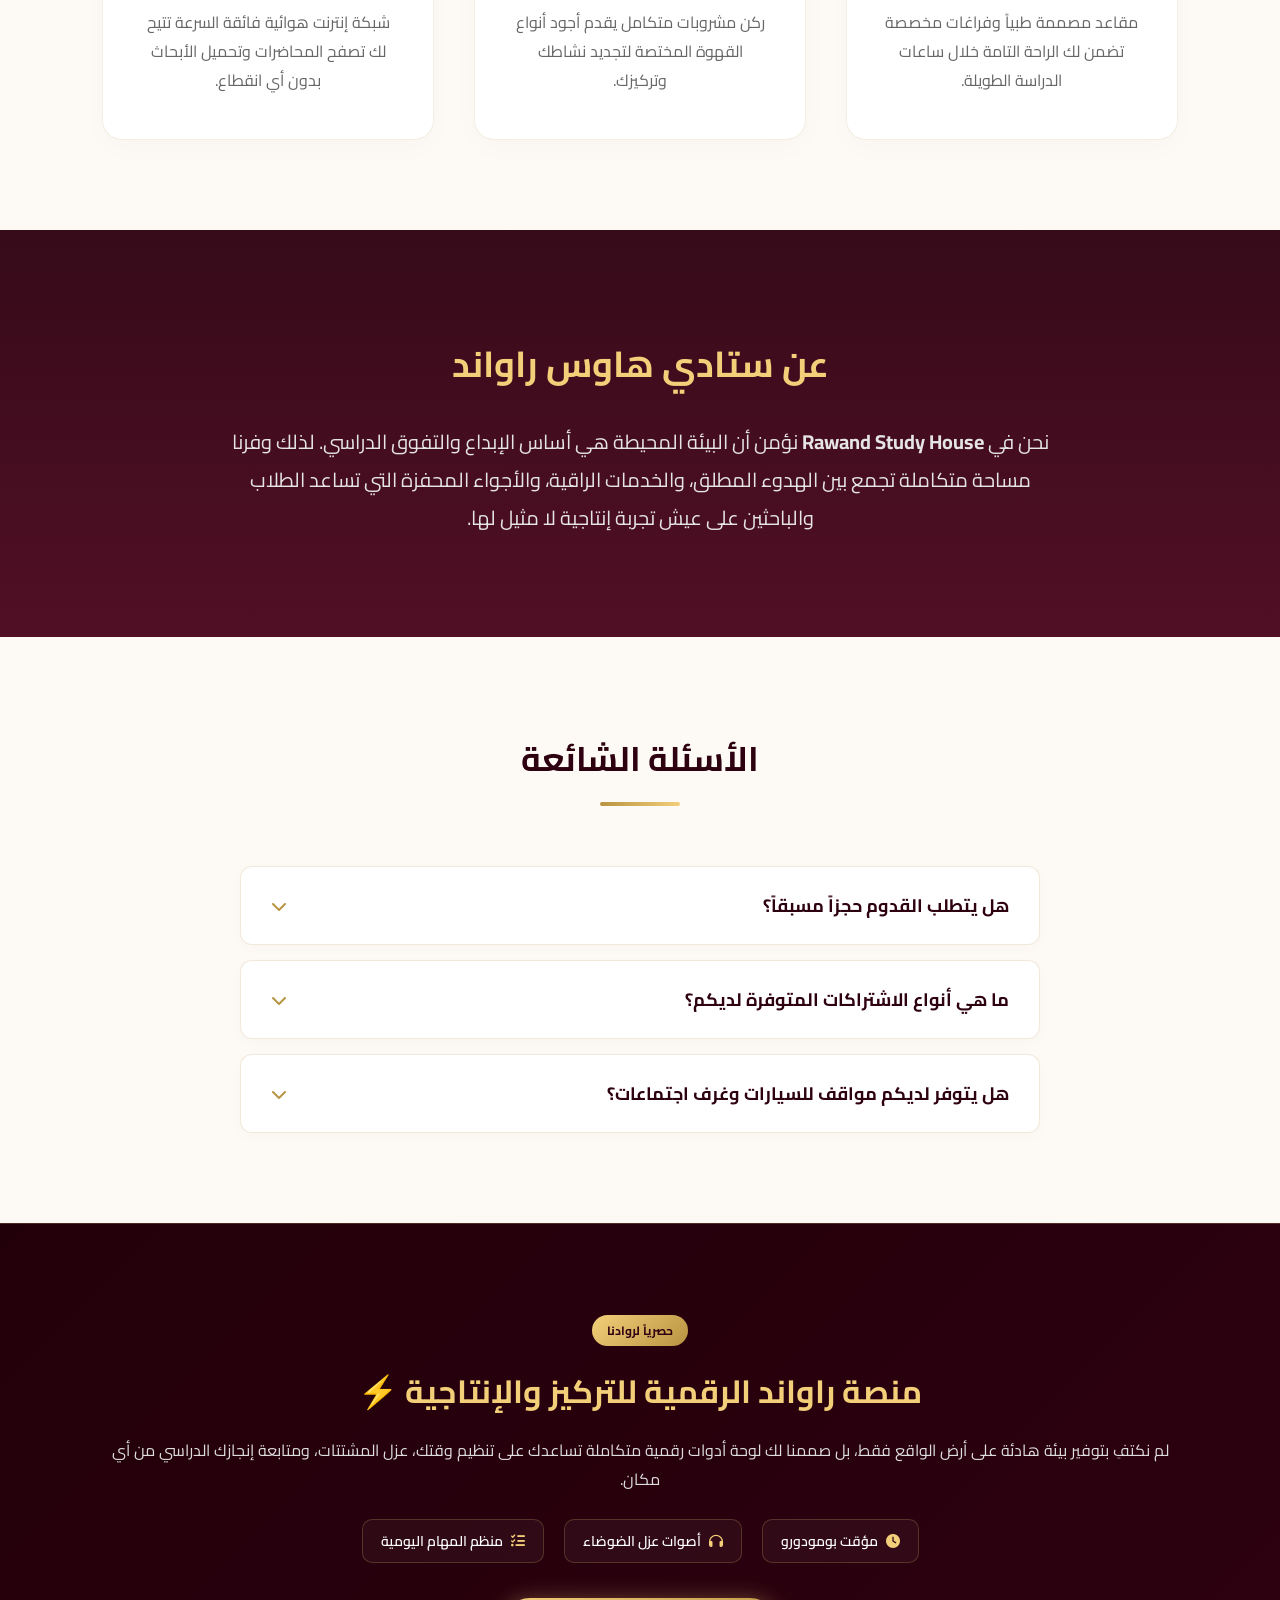
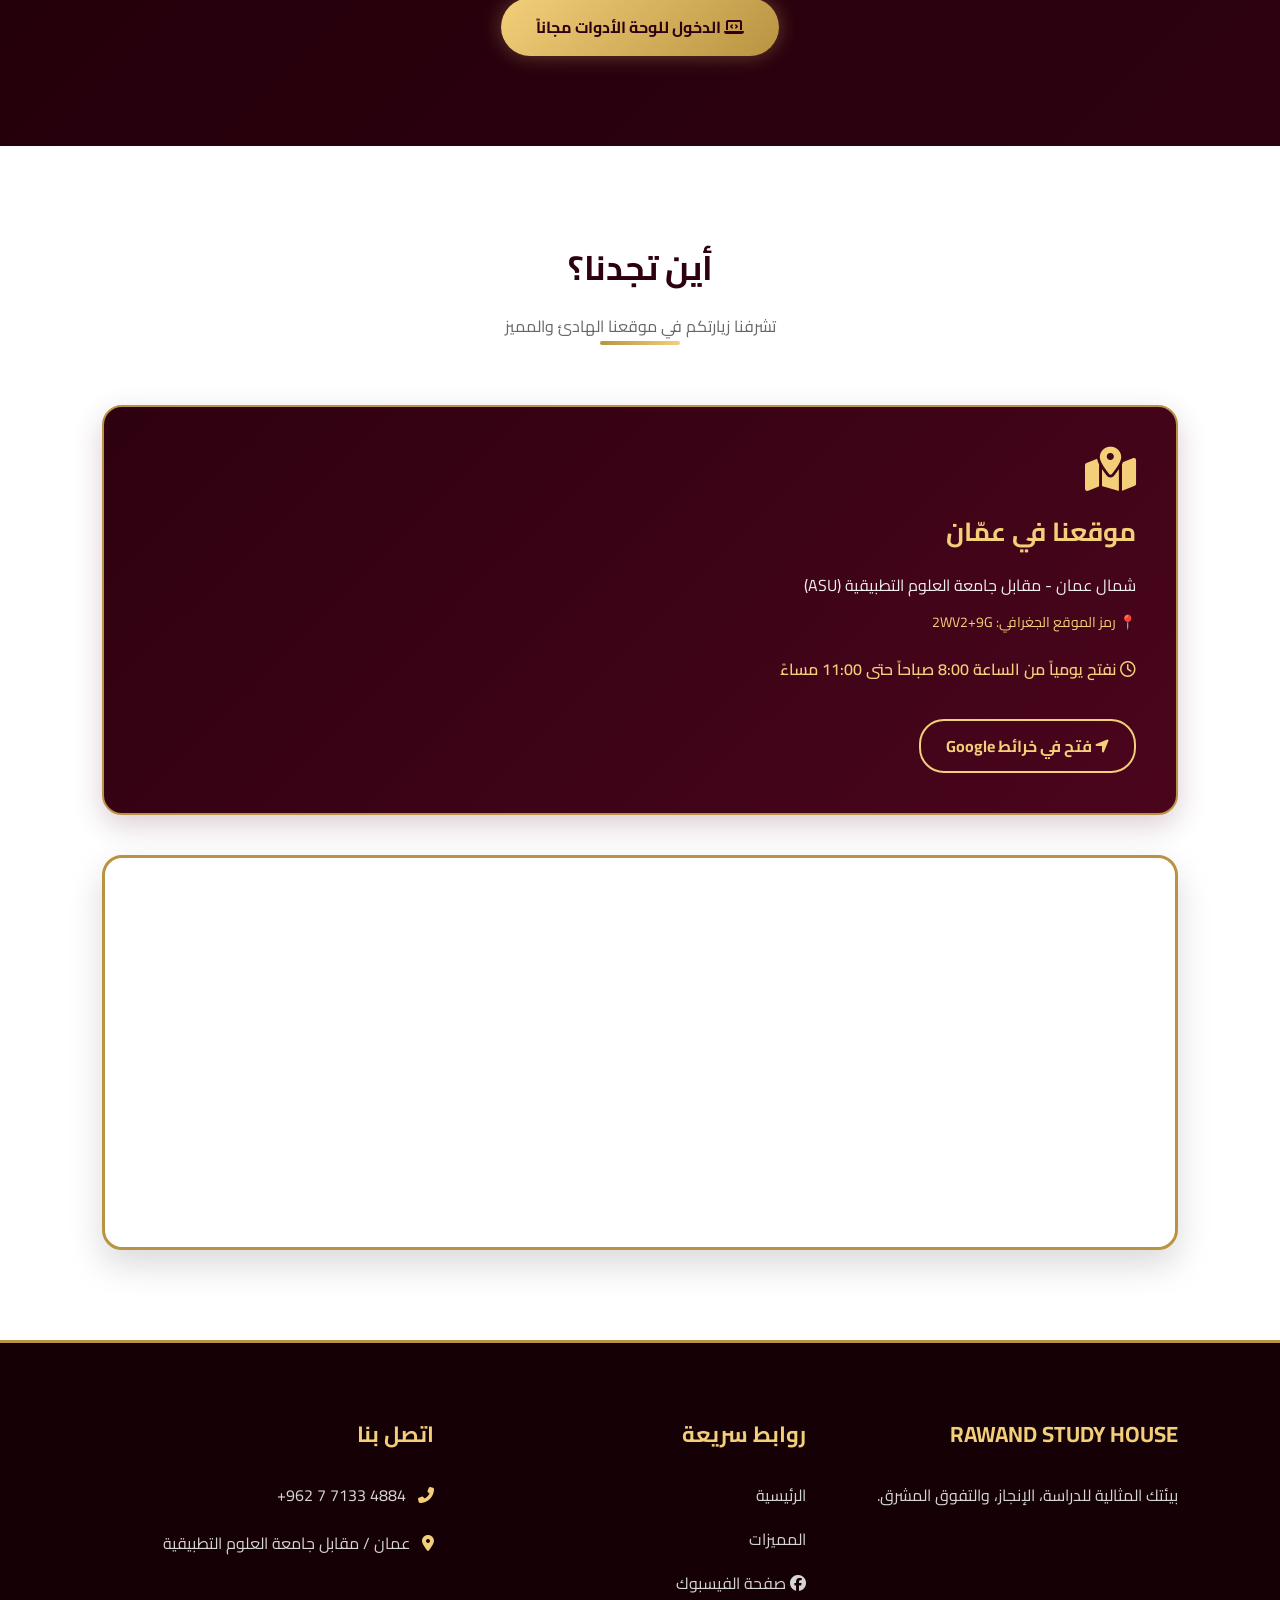
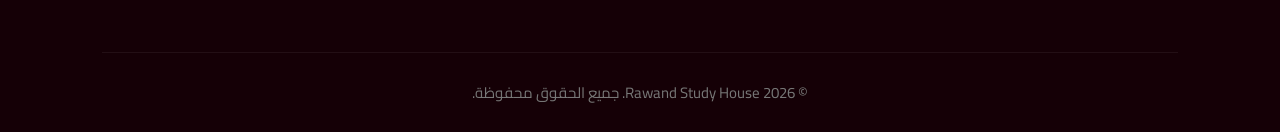
==== commit 5194c2f1: "Update index.html" ====
--- a/index.html
+++ b/index.html
@@ -26,7 +26,9 @@
     <meta name="twitter:title" content="ستادي هاوس راواند | Rawand Study House">
     <meta name="twitter:description" content="المساحة المثالية للدراسة والتركيز في عمان مقابل جامعة العلوم التطبيقية ASU.">
     <meta name="twitter:image" content="https://www.rawandstudyhouse.com/banar.jpg">
-
+<link rel="icon" type="image/png" href="logo2.png">
+
+<link rel="apple-touch-icon" href="logo2.png">
     <link rel="stylesheet" href="style.css">
     <link rel="stylesheet" href="https://cdnjs.cloudflare.com/ajax/libs/font-awesome/6.4.0/css/all.min.css">
 
@@ -73,29 +75,21 @@
 
     <header>
         <div class="logo-container">
-            <img src="./logo2.png" alt="Rawand Study House Logo" class="nav-logo">
+            <img src="./logo2.png" alt="شعار ستادي هاوس راواند - Rawand Study House Logo" class="nav-logo">
             <span class="brand-name animate-shine">RAWAND</span>
         </div>
+        
         <div class="menu-toggle" id="mobile-menu">
-        <i class="fas fa-bars"></i>
-    </div>
-
-    <nav id="nav-menu">
-        <ul>
-            <li><a href="#home">الرئيسية</a></li>
-            <li><a href="#features">مميزاتنا</a></li>
-            <li><a href="#about">من نحن</a></li>
-            <li><a href="#contact">تواصل معنا</a></li>
-            <li><a href="tools.html">أدوات راوند</a></li>
-        </ul>
-    </nav>
-        <nav>
+            <i class="fas fa-bars"></i>
+        </div>
+
+        <nav id="nav-menu">
             <ul>
                 <li><a href="#home">الرئيسية</a></li>
                 <li><a href="#features">مميزاتنا</a></li>
                 <li><a href="#about">من نحن</a></li>
                 <li><a href="#contact">تواصل معنا</a></li>
-                <li><a href="tools.html">أدوات راوند</a></li>
+                <li><a href="tools.html">أدوات راوند للدراسة</a></li>
             </ul>
         </nav>
     </header>
@@ -399,4 +393,4 @@
 });
 </script>
 </body>
-</html>+</html>
--- a/style.css
+++ b/style.css
@@ -820,49 +820,41 @@
 }
 
 /* 2. الأوامر الخاصة بشاشات الهواتف فقط (أصغر من 768 بكسل) */
+/* عند عرض الموقع على الهاتف (شاشة أصغر من 768 بكسل) */
 @media (max-width: 768px) {
-    
-    /* --- تنسيق الهيدر وزر القائمة --- */
     header {
-        flex-direction: row !important; /* تثبيت اللوجو وزر القائمة بجانب بعضهما */
+        flex-direction: row !important; /* تثبيت اللوجو والزر أفقياً */
         justify-content: space-between;
+        align-items: center;
         padding: 15px 6%;
     }
 
     .menu-toggle {
-        display: block; /* إظهار زر الخطوط */
-    }
-
-    /* تحويل قائمة التنقل إلى لوحة زجاجية منسدلة أنيقة */
+        display: block; /* 🔥 إظهار زر الخطوط الآن على الهاتف */
+    }
+
+    /* تحويل القائمة العادية إلى لوحة منسدلة زجاجية فخمة */
     header nav {
         position: absolute;
-        top: 100%;
-        left: 0;
-        width: 100%;
+        top: 100%; left: 0; width: 100%;
         background: linear-gradient(135deg, rgba(21, 0, 6, 0.98), rgba(46, 1, 16, 0.98));
         border-bottom: 2px solid var(--gold-dark);
         backdrop-filter: blur(10px);
-        box-shadow: 0 15px 30px rgba(0, 0, 0, 0.5);
-        max-height: 0;
+        max-height: 0; /* مخفية مغلقة افتراضياً */
         overflow: hidden;
         transition: max-height 0.4s cubic-bezier(0.16, 1, 0.3, 1);
         z-index: 1000;
     }
 
-    /* كلاس التفعيل الذي يضيفه الجافا سكربت عند الضغط */
+    /* كلاس التفعيل النشط عند الضغط على الخطوط الثلاثة ليفتح القائمة */
     header nav.active {
-        max-height: 380px; 
+        max-height: 380px; /* تفتح هيدروليكياً بمرونة لأسفل */
     }
 
     header nav ul {
         flex-direction: column;
-        gap: 0;
+        text-align: center;
         padding: 10px 0;
-        text-align: center;
-    }
-
-    header nav ul li {
-        width: 100%;
     }
 
     header nav ul li a {
@@ -871,12 +863,7 @@
         font-size: 17px;
         border-bottom: 1px solid rgba(243, 207, 122, 0.04);
     }
-
-    header nav ul li a:hover {
-        background: rgba(243, 207, 122, 0.05);
-        color: var(--gold-bright);
-    }
-
+}
     /* --- تكييف قسم الهيرو الرئيسي --- */
     .hero-section {
         height: auto;
@@ -910,4 +897,4 @@
     .preview-text { text-align: center; }
     .preview-features { justify-content: center; }
     .preview-icon-box { display: none; /* إخفاء الأيقونة العملاقة لتوفير المساحة */ }
-}+}
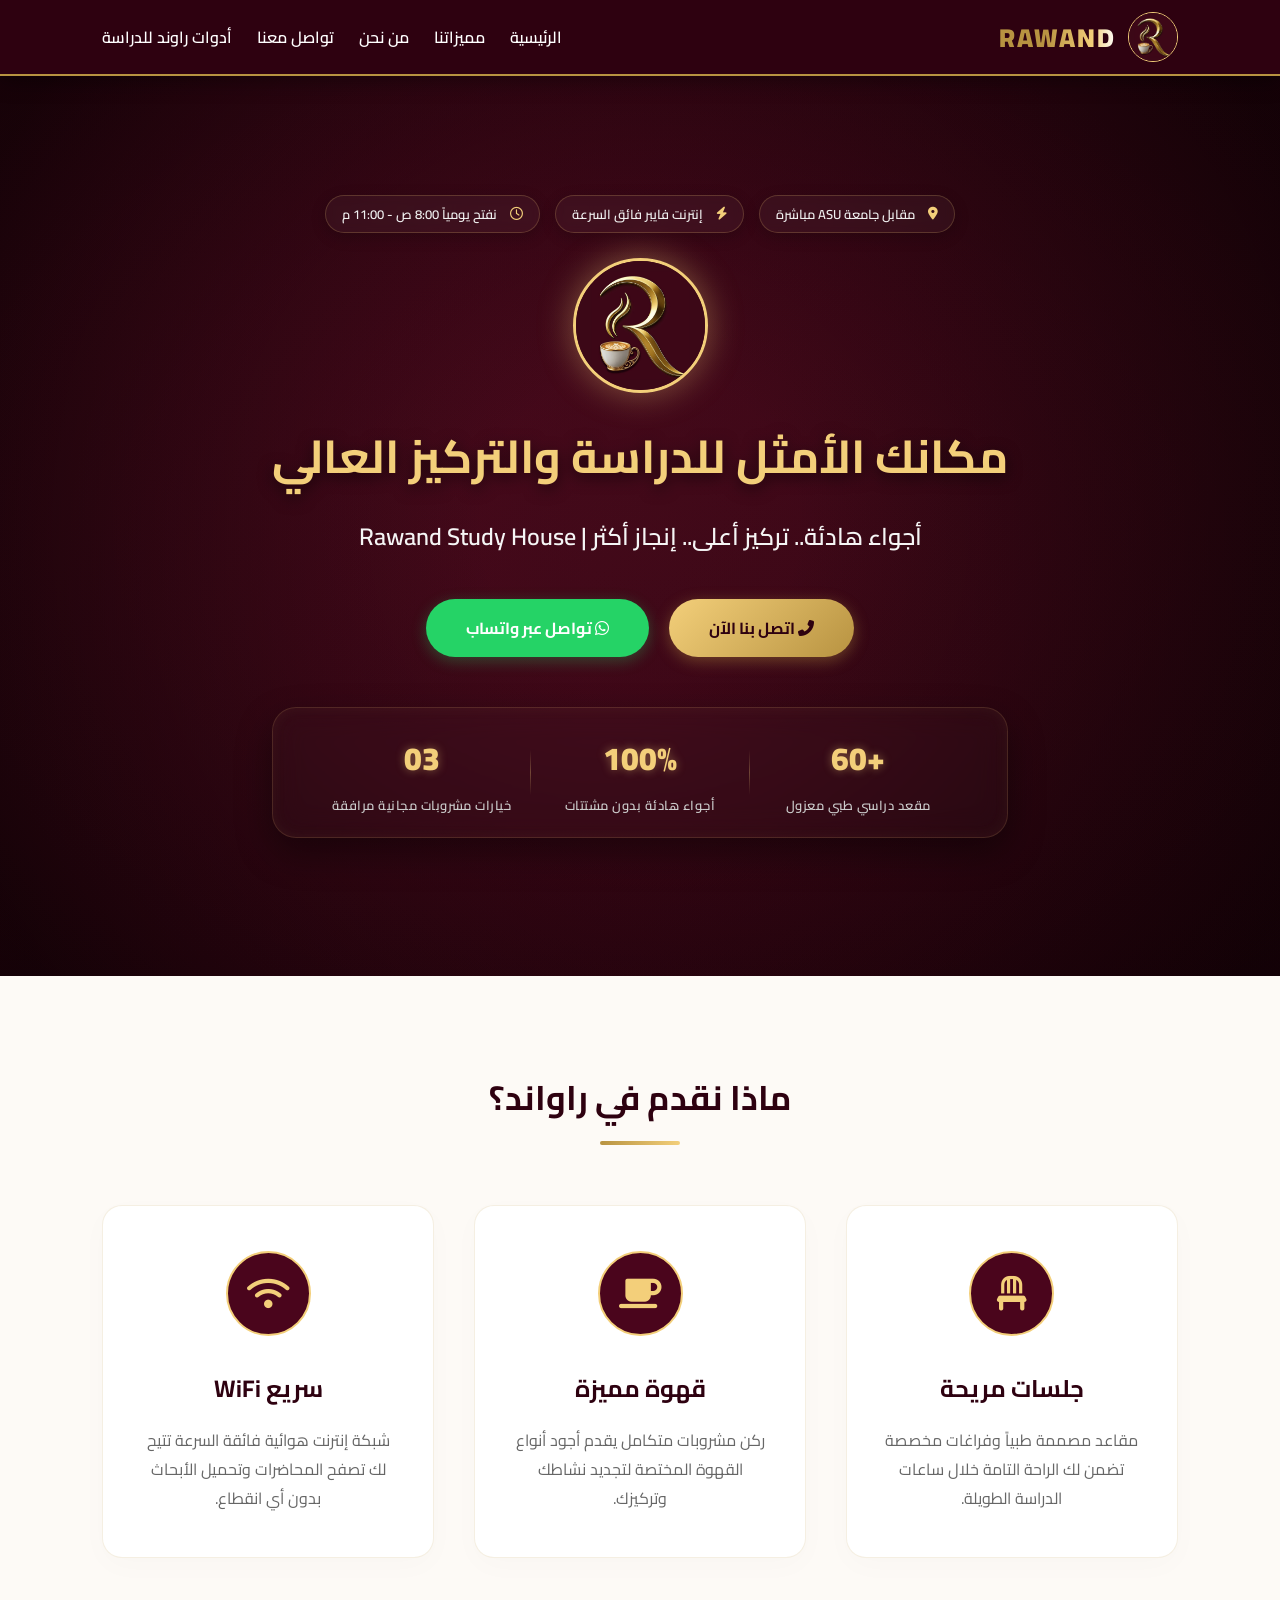
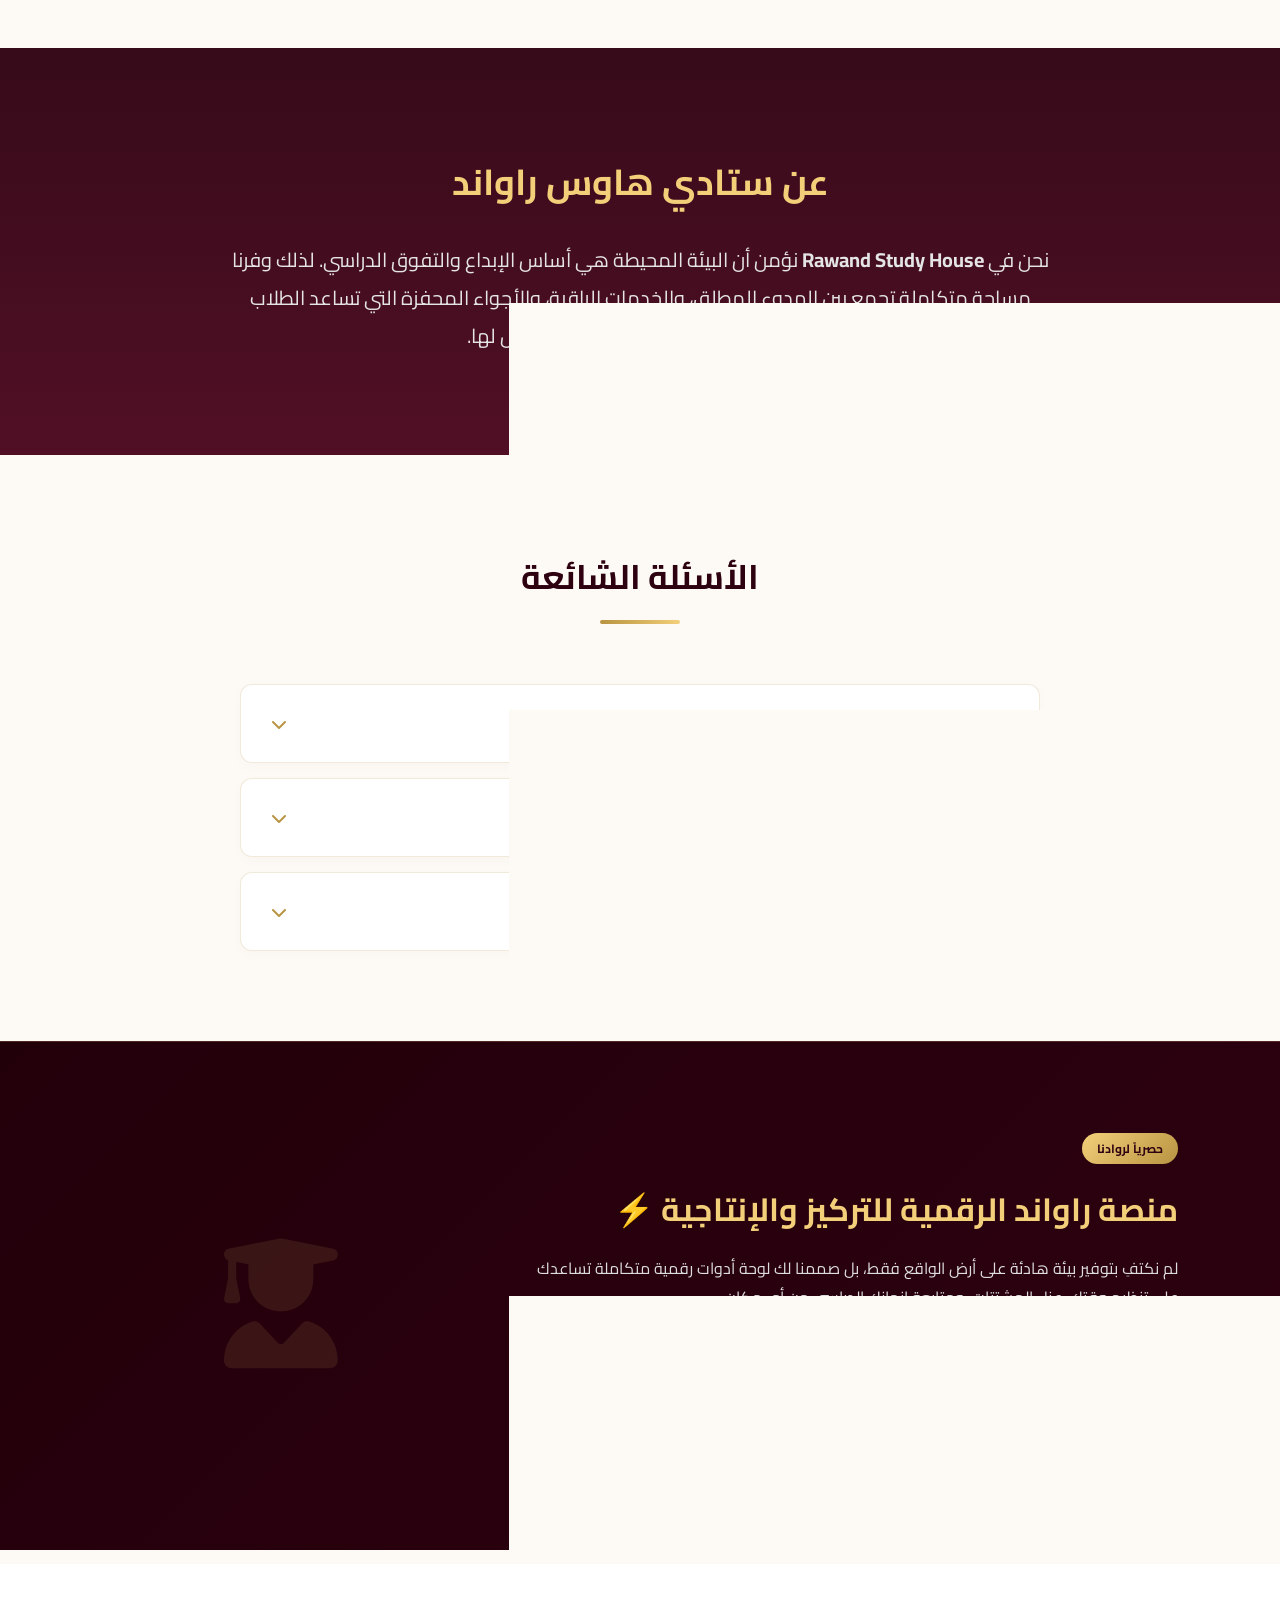
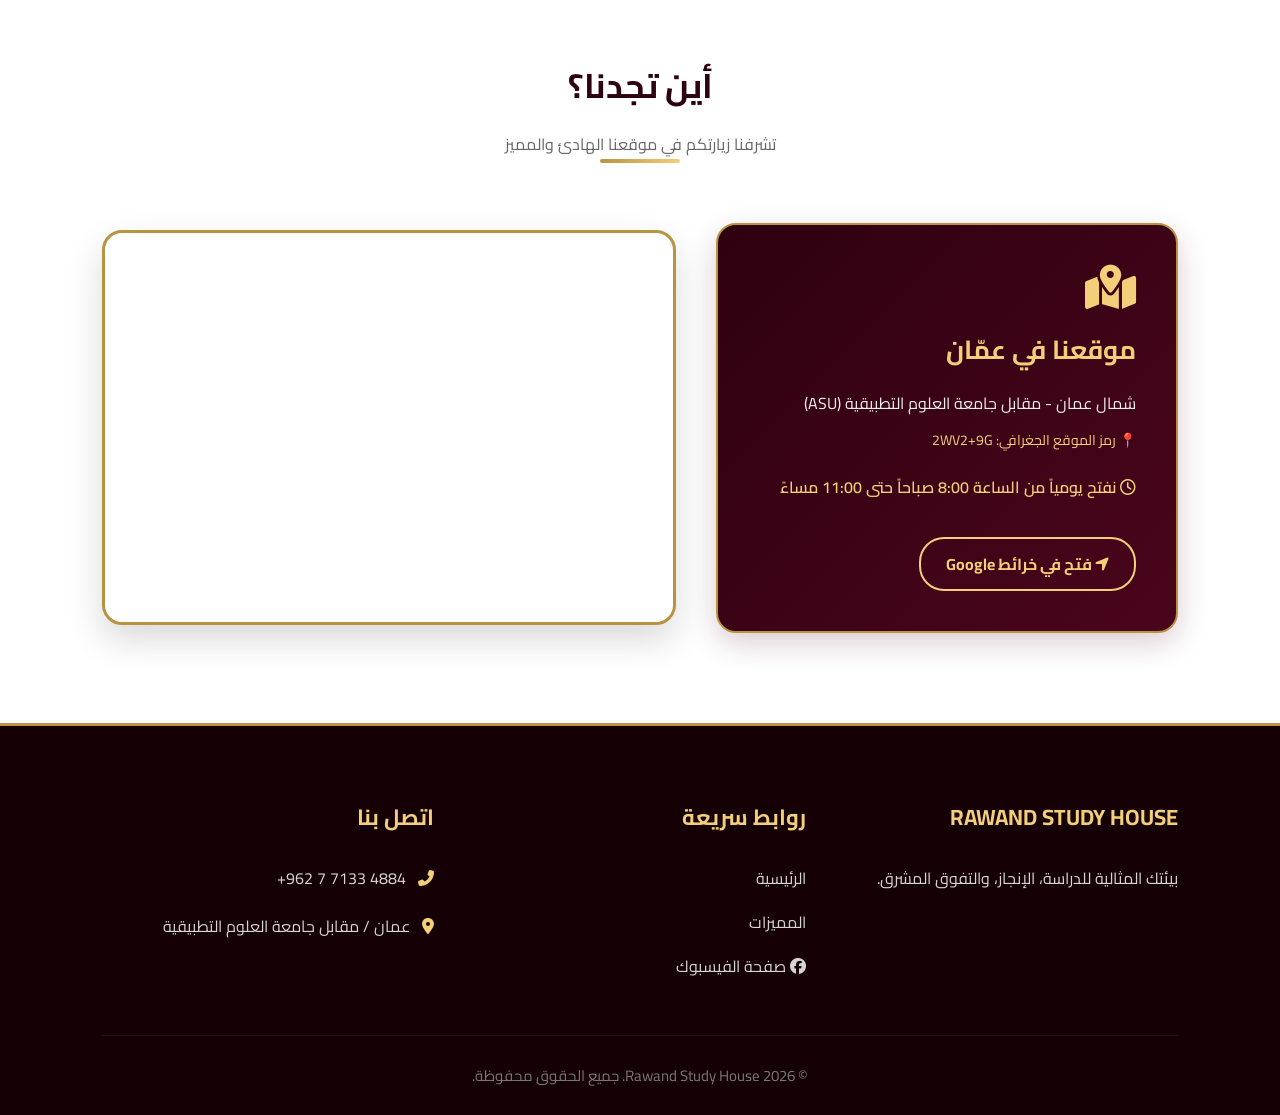
==== commit 51dac266: "Update index.html" ====
--- a/index.html
+++ b/index.html
@@ -259,13 +259,14 @@
         
         <div class="map-wrapper item-reveal">
             <iframe 
-                src="https://maps.google.com/maps?q=2WV2%2B9G,%20Amman&hl=ar&z=16&output=embed" 
+                src="https://www.google.com/maps/embed?pb=!1m18!1m12!1m3!1d3382.493836750059!2d35.89793131510565!3d32.03957898120092!2m3!1f0!2f0!3f0!3m2!1i1024!2i768!4f13.1!3m3!1m2!1s0x151c9f7a75225c97%3A0xc3f1d8c11e3b5e4!2sApplied%20Science%20Private%20University!5e0!3m2!1sen!2sjo!4v1680000000000!5m2!1sen!2sjo" 
                 width="100%" 
                 height="380" 
                 style="border:0;" 
                 allowfullscreen="" 
                 loading="lazy" 
-                referrerpolicy="no-referrer-when-downgrade">
+                referrerpolicy="no-referrer-when-downgrade"
+                title="موقع ستادي هاوس راواند على الخريطة">
             </iframe>
         </div>
     </div>
--- a/style.css
+++ b/style.css
@@ -805,6 +805,7 @@
    ========================================================================= */
 
 /* 1. التخصيص الأساسي لزر القائمة المخططة (مخفي افتراضياً على الشاشات الكبيرة) */
+/* 1. التخصيص الأساسي لزر القائمة المخططة (مخفي افتراضياً على الشاشات الكبيرة) */
 .menu-toggle {
     display: none;
     font-size: 26px;
@@ -820,7 +821,6 @@
 }
 
 /* 2. الأوامر الخاصة بشاشات الهواتف فقط (أصغر من 768 بكسل) */
-/* عند عرض الموقع على الهاتف (شاشة أصغر من 768 بكسل) */
 @media (max-width: 768px) {
     header {
         flex-direction: row !important; /* تثبيت اللوجو والزر أفقياً */
@@ -830,7 +830,7 @@
     }
 
     .menu-toggle {
-        display: block; /* 🔥 إظهار زر الخطوط الآن على الهاتف */
+        display: block; /* إظهار زر الخطوط الآن على الهاتف */
     }
 
     /* تحويل القائمة العادية إلى لوحة منسدلة زجاجية فخمة */
@@ -855,6 +855,7 @@
         flex-direction: column;
         text-align: center;
         padding: 10px 0;
+        gap: 0;
     }
 
     header nav ul li a {
@@ -863,8 +864,8 @@
         font-size: 17px;
         border-bottom: 1px solid rgba(243, 207, 122, 0.04);
     }
-}
-    /* --- تكييف قسم الهيرو الرئيسي --- */
+    
+    /* --- تكييف قسم الهيرو الرئيسي للموبايل --- */
     .hero-section {
         height: auto;
         padding: 60px 4%;
@@ -876,11 +877,11 @@
     .hero-buttons { flex-direction: column; align-items: center; gap: 15px; }
     .btn-gold, .btn-whatsapp { width: 100%; max-width: 280px; }
     
-    /* تكييف لوحة الإحصائيات الزجاجية */
+    /* تكييف لوحة الإحصائيات الزجاجية للموبايل */
     .hero-stats-panel { flex-direction: column; gap: 20px; padding: 25px; }
     .stat-divider { width: 60px; height: 1px; background: linear-gradient(to right, transparent, rgba(243, 207, 122, 0.3), transparent); }
 
-    /* --- تكييف بقية أقسام الموقع --- */
+    /* --- تكييف بقية أقسام الموقع للموبايل --- */
     .about-section {
         background-attachment: scroll; /* إلغاء البارالاكس لضمان السلاسة على الهواتف */
     }
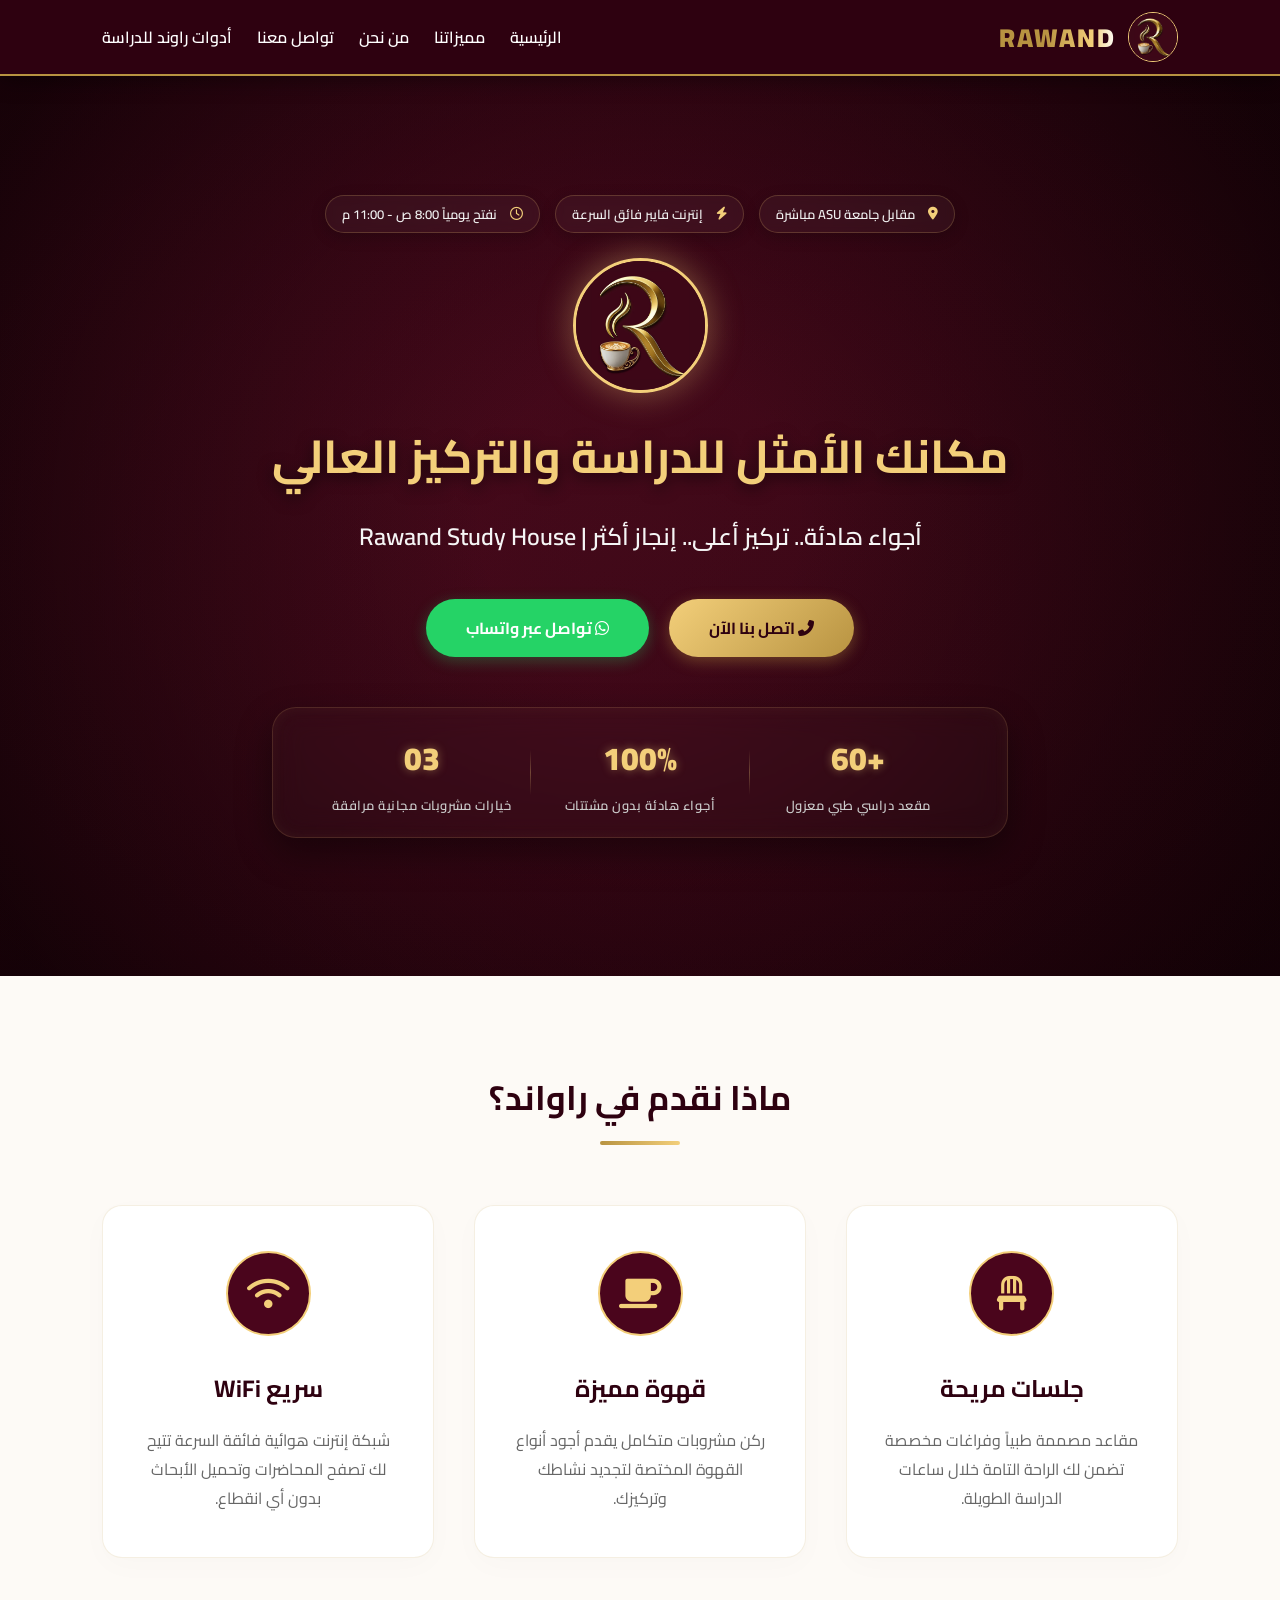
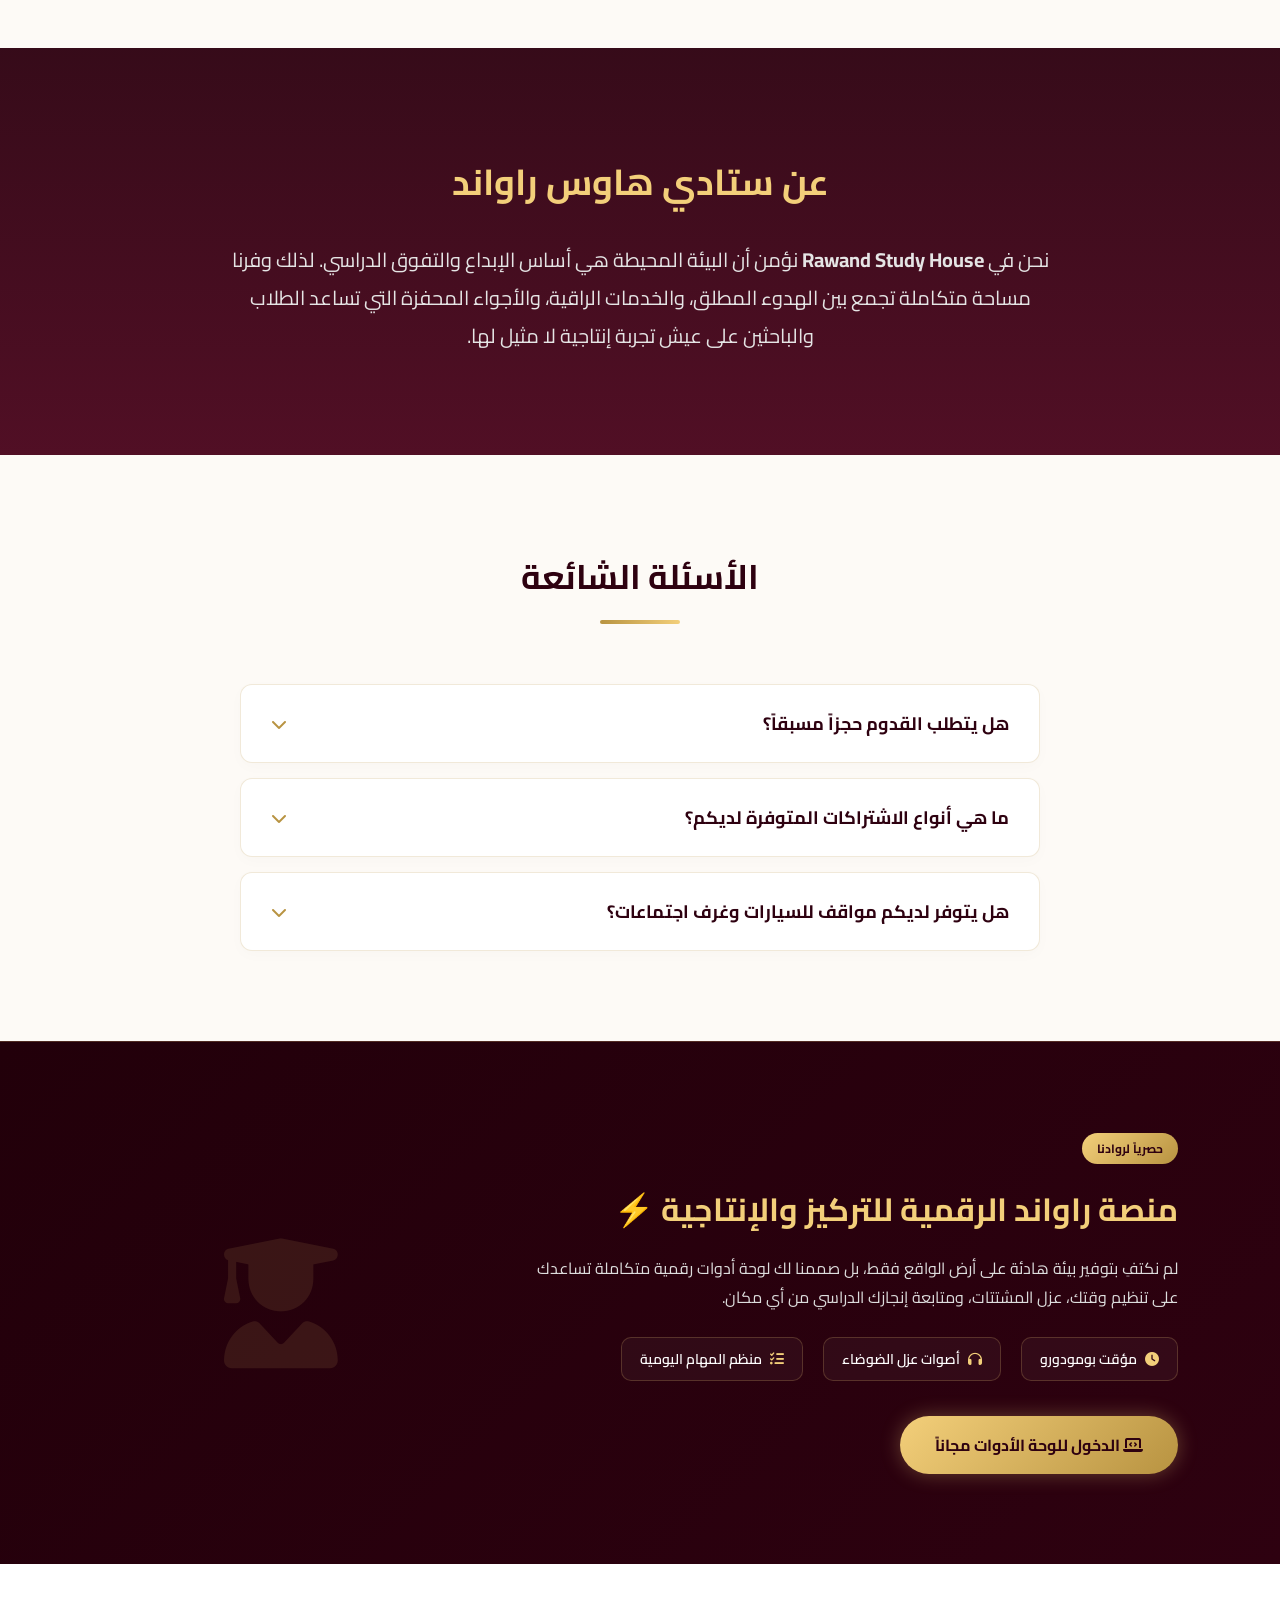
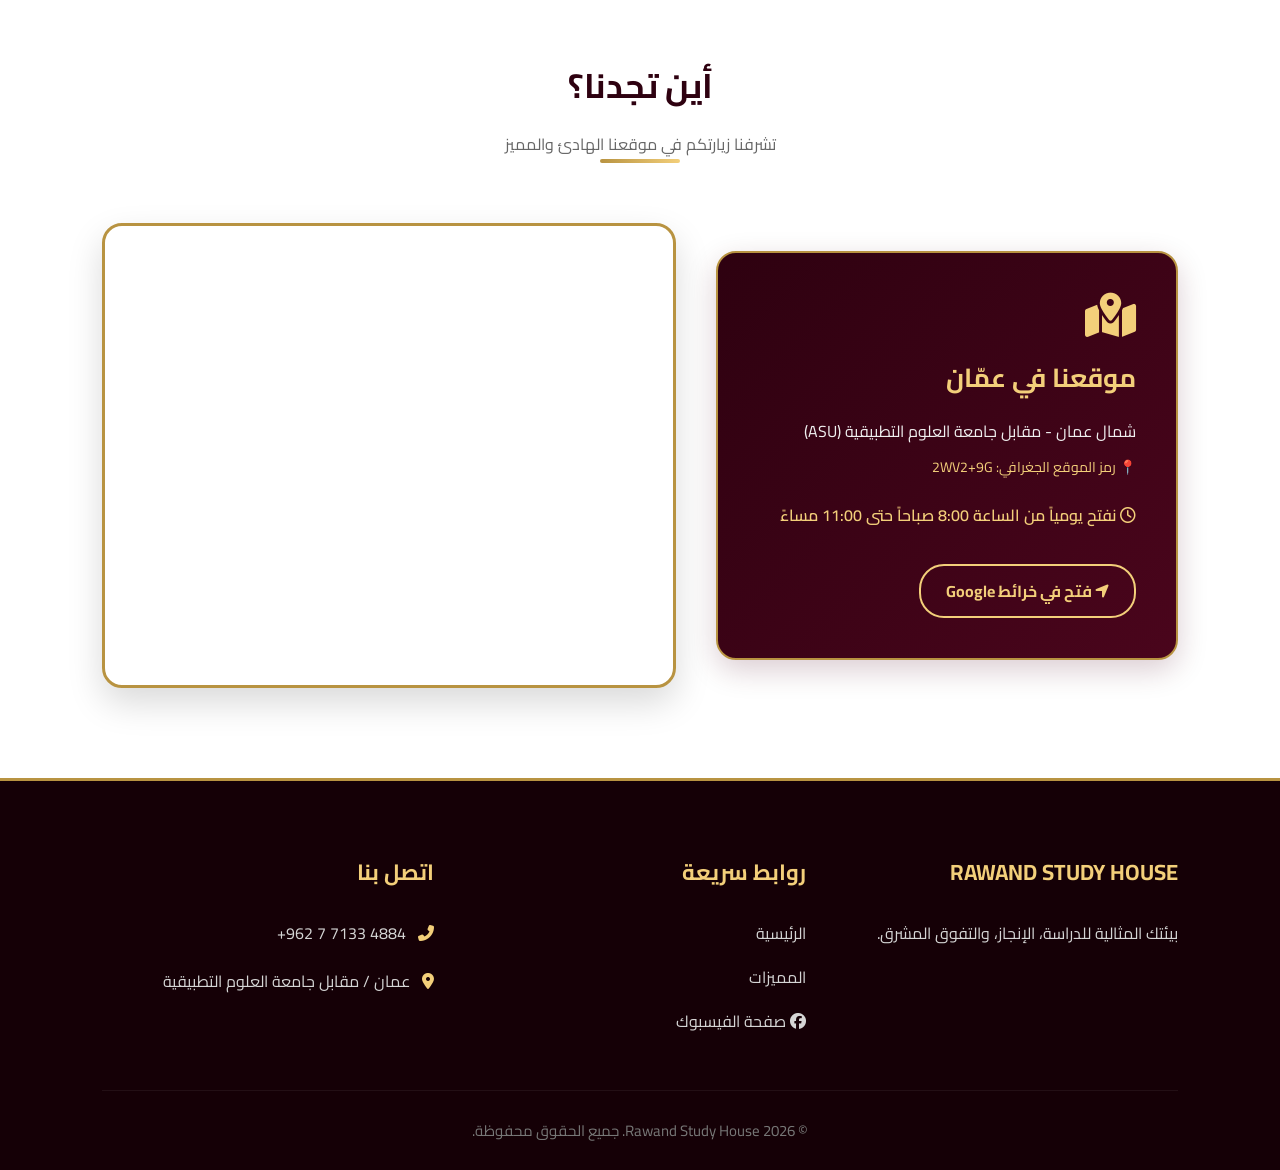
==== commit f7013d4d: "Update index.html" ====
--- a/index.html
+++ b/index.html
@@ -258,16 +258,7 @@
         </div>
         
         <div class="map-wrapper item-reveal">
-            <iframe 
-                src="https://www.google.com/maps/embed?pb=!1m18!1m12!1m3!1d3382.493836750059!2d35.89793131510565!3d32.03957898120092!2m3!1f0!2f0!3f0!3m2!1i1024!2i768!4f13.1!3m3!1m2!1s0x151c9f7a75225c97%3A0xc3f1d8c11e3b5e4!2sApplied%20Science%20Private%20University!5e0!3m2!1sen!2sjo!4v1680000000000!5m2!1sen!2sjo" 
-                width="100%" 
-                height="380" 
-                style="border:0;" 
-                allowfullscreen="" 
-                loading="lazy" 
-                referrerpolicy="no-referrer-when-downgrade"
-                title="موقع ستادي هاوس راواند على الخريطة">
-            </iframe>
+           <iframe src="https://www.google.com/maps/embed?pb=!1m18!1m12!1m3!1d946.5920617596823!2d35.901410520232155!3d32.0435958578198!2m3!1f0!2f0!3f0!3m2!1i1024!2i768!4f13.1!3m3!1m2!1s0x151c9f4ce207de6b%3A0x82f0c0fda6998053!2sRawand%20Study%20House!5e1!3m2!1sar!2sjo!4v1782422446477!5m2!1sar!2sjo" width="600" height="450" style="border:0;" allowfullscreen="" loading="lazy" referrerpolicy="strict-origin-when-cross-origin"></iframe>
         </div>
     </div>
 </section>
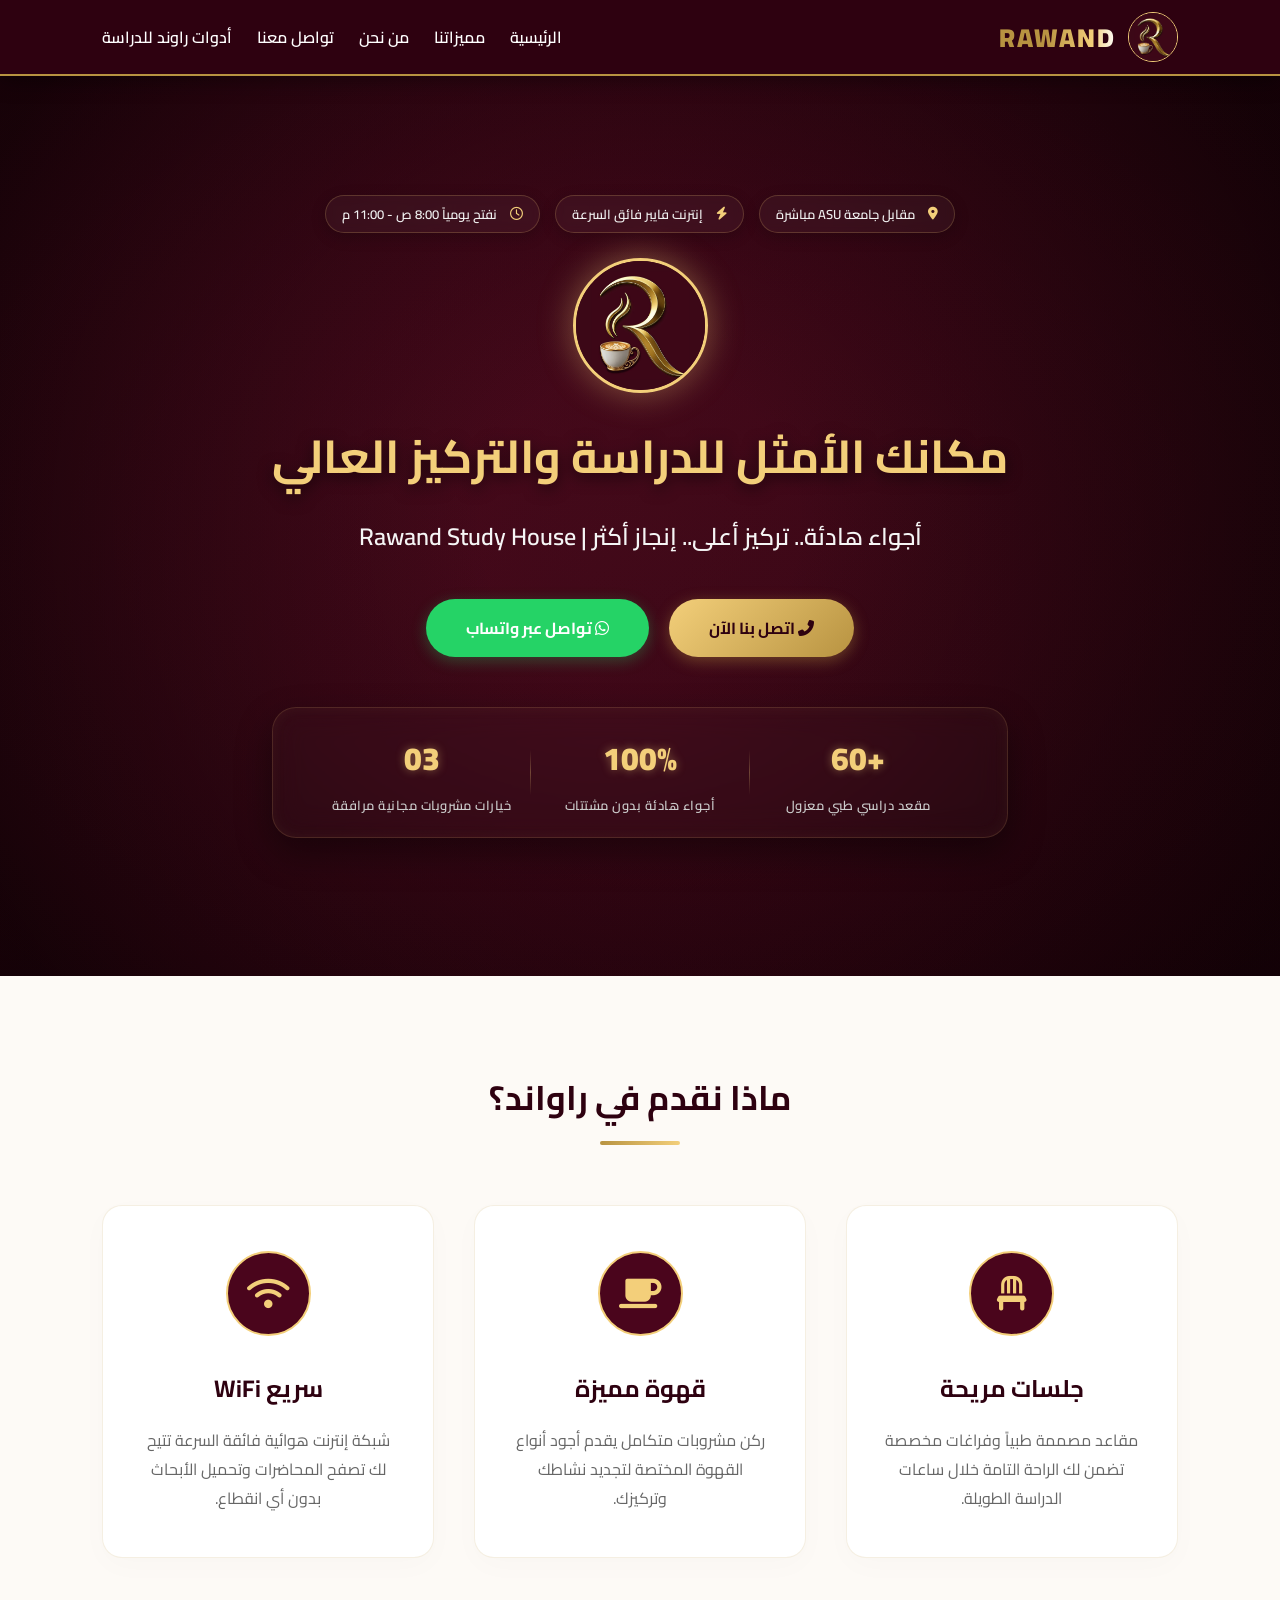
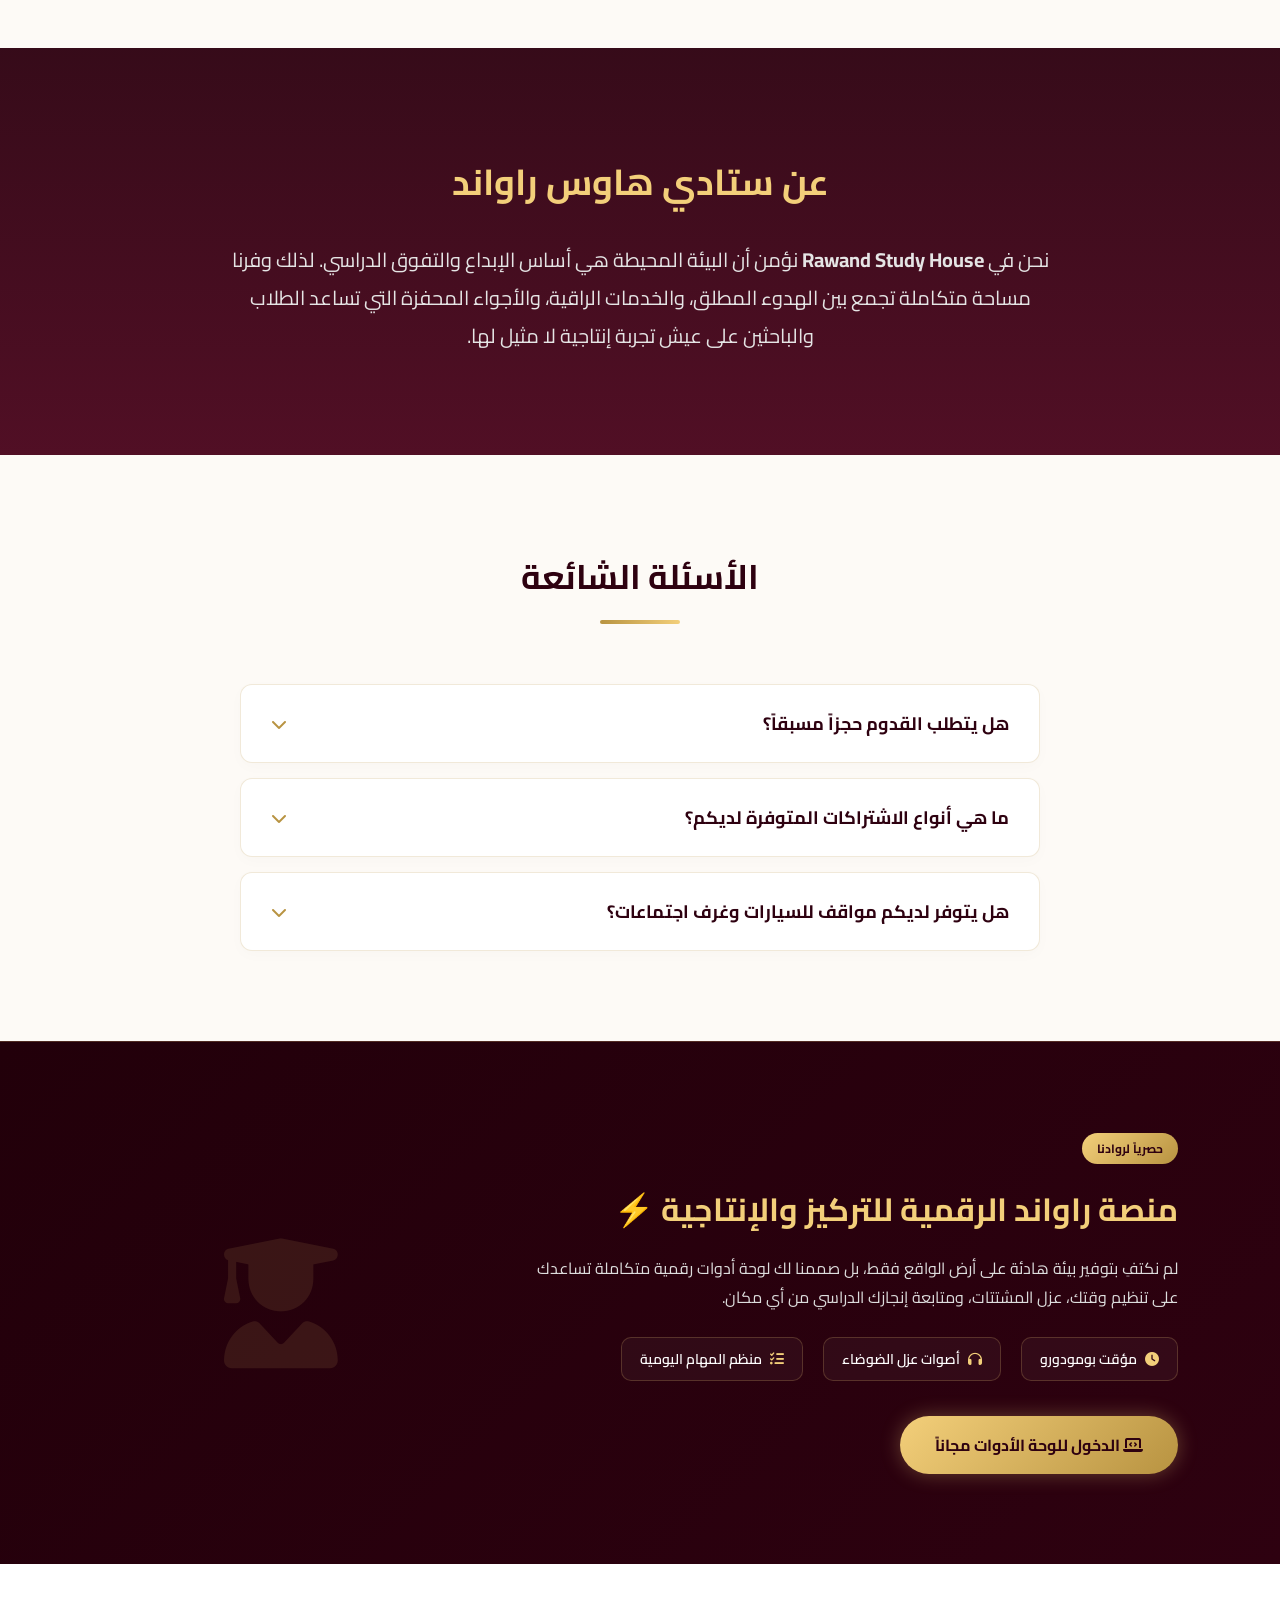
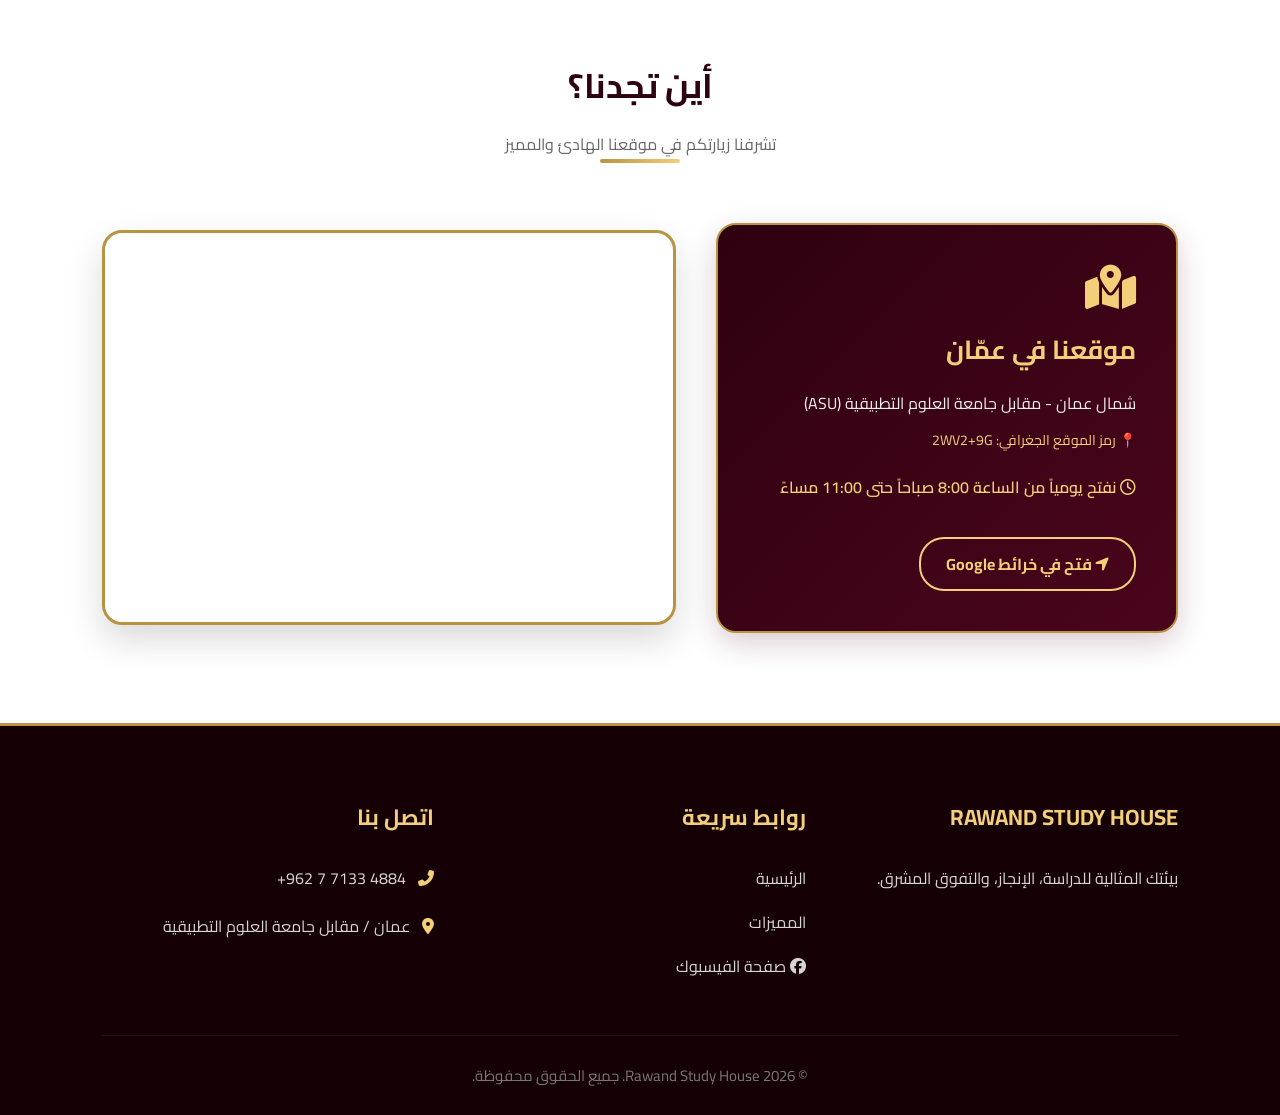
==== commit 4013c84b: "Update index.html" ====
--- a/index.html
+++ b/index.html
@@ -258,7 +258,15 @@
         </div>
         
         <div class="map-wrapper item-reveal">
-           <iframe src="https://www.google.com/maps/embed?pb=!1m18!1m12!1m3!1d946.5920617596823!2d35.901410520232155!3d32.0435958578198!2m3!1f0!2f0!3f0!3m2!1i1024!2i768!4f13.1!3m3!1m2!1s0x151c9f4ce207de6b%3A0x82f0c0fda6998053!2sRawand%20Study%20House!5e1!3m2!1sar!2sjo!4v1782422446477!5m2!1sar!2sjo" width="600" height="450" style="border:0;" allowfullscreen="" loading="lazy" referrerpolicy="strict-origin-when-cross-origin"></iframe>
+            <iframe 
+                src="https://www.google.com/maps/embed?pb=!1m18!1m12!1m3!1d946.5920617596823!2d35.901410520232155!3d32.0435958578198!2m3!1f0!2f0!3f0!3m2!1i1024!2i768!4f13.1!3m3!1m2!1s0x151c9f4ce207de6b%3A0x82f0c0fda6998053!2sRawand%20Study%20House!5e1!3m2!1sar!2sjo!4v1782422446477!5m2!1sar!2sjo" 
+                width="100%" 
+                height="380" 
+                style="border:0;" 
+                allowfullscreen="" 
+                loading="lazy" 
+                referrerpolicy="no-referrer-when-downgrade">
+            </iframe>
         </div>
     </div>
 </section>
